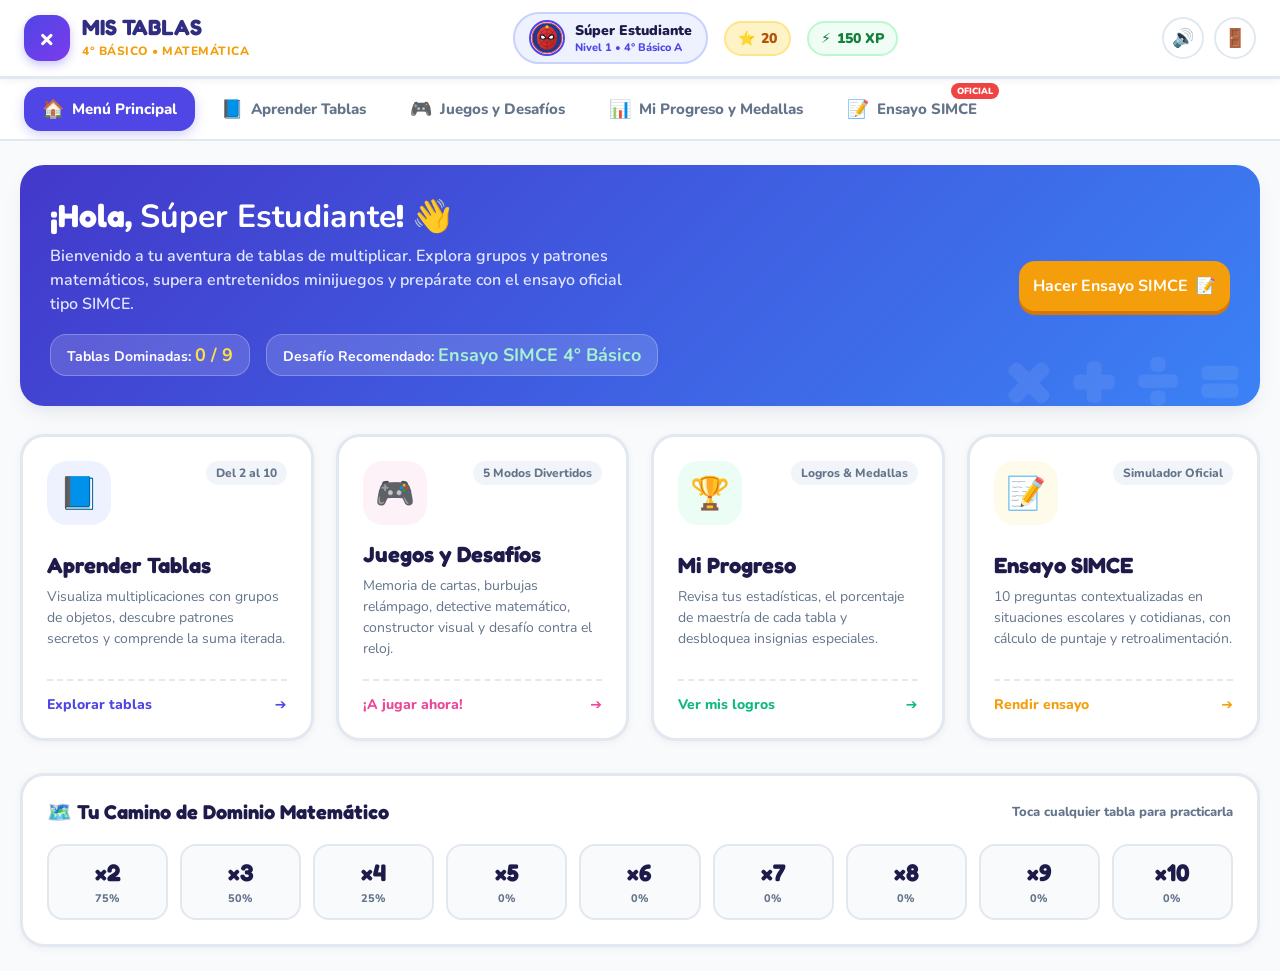
==== Sistema/index.html @ a218ce14 "Add files via upload" ====
<!DOCTYPE html>
<html lang="es">
<head>
  <meta charset="UTF-8">
  <meta name="viewport" content="width=device-width, initial-scale=1.0">
  <title>Sistema Mis Tablas 🌟 4° Básico</title>
  <!-- Google Fonts: Fredoka & Nunito -->
  <link rel="preconnect" href="https://fonts.googleapis.com">
  <link rel="preconnect" href="https://fonts.gstatic.com" crossorigin>
  <link href="https://fonts.googleapis.com/css2?family=Fredoka:wght@400;600;700&family=Nunito:wght@400;700;800;900&display=swap" rel="stylesheet">
  <!-- Hoja de Estilos del Sistema -->
  <link rel="stylesheet" href="CSS/style.css">
</head>
<body>

  <!-- Canvas para Confeti de Celebración -->
  <canvas id="confettiCanvas"></canvas>

  <!-- ========================================================================
       BARRA SUPERIOR (HEADER DEL SISTEMA)
       ======================================================================== -->
  <header class="top-header">
    <div class="header-container">
      <!-- Logo y Título -->
      <div class="brand-section" id="brandSection" title="Ir al menú principal">
        <div class="brand-logo-icon">×</div>
        <div class="brand-text">
          <h1>MIS TABLAS</h1>
          <span>4° BÁSICO • MATEMÁTICA</span>
        </div>
      </div>

      <!-- Estado del Estudiante -->
      <div class="student-status-bar">
        <div class="student-card-mini">
          <div class="student-avatar-frame">
            <img id="hudAvatarImg" src="IMAGEN/avatar_spiderman.svg" alt="Avatar">
          </div>
          <div class="student-meta">
            <span class="student-name" id="hudNombre">Estudiante</span>
            <span class="student-level-tag" id="hudNivel">Nivel 1 • 4° Básico</span>
          </div>
        </div>

        <div class="stat-pill stars" title="Estrellas acumuladas">
          <span>⭐</span>
          <span id="hudEstrellas">0</span>
        </div>

        <div class="stat-pill xp" title="Puntos de experiencia">
          <span>⚡</span>
          <span id="hudXP">0 XP</span>
        </div>
      </div>

      <!-- Acciones Rápidas -->
      <div class="header-actions">
        <button class="btn-icon-round" id="btnToggleSound" title="Activar / Desactivar Sonido">
          <span id="soundIcon">🔊</span>
        </button>
        <button class="btn-icon-round" id="btnExitUser" title="Cambiar de Estudiante o Avatar">
          <span>🚪</span>
        </button>
      </div>
    </div>
  </header>

  <!-- ========================================================================
       NAVEGACIÓN POR PESTAÑAS (NAVBAR)
       ======================================================================== -->
  <nav class="main-nav-wrapper">
    <div class="nav-container">
      <button class="nav-tab-btn active" data-view="menu">
        <span class="tab-icon">🏠</span>
        <span>Menú Principal</span>
      </button>
      <button class="nav-tab-btn" data-view="aprender">
        <span class="tab-icon">📘</span>
        <span>Aprender Tablas</span>
      </button>
      <button class="nav-tab-btn" data-view="juegos">
        <span class="tab-icon">🎮</span>
        <span>Juegos y Desafíos</span>
      </button>
      <button class="nav-tab-btn" data-view="progreso">
        <span class="tab-icon">📊</span>
        <span>Mi Progreso y Medallas</span>
      </button>
      <button class="nav-tab-btn badge-simce" data-view="simce">
        <span class="tab-icon">📝</span>
        <span>Ensayo SIMCE</span>
      </button>
    </div>
  </nav>

  <!-- ========================================================================
       CONTENIDO PRINCIPAL DINÁMICO (VISTAS)
       ======================================================================== -->
  <main class="main-content">

    <!-- ----------------------------------------------------------------------
         VISTA 1: MENÚ PRINCIPAL
         ---------------------------------------------------------------------- -->
    <section class="app-view active" id="view-menu">
      <!-- Hero Banner -->
      <div class="welcome-hero-banner">
        <div class="welcome-info">
          <h2>¡Hola, <span id="heroNombreEstudiante">Amigo</span>! 👋</h2>
          <p>Bienvenido a tu aventura de tablas de multiplicar. Explora grupos y patrones matemáticos, supera entretenidos minijuegos y prepárate con el ensayo oficial tipo SIMCE.</p>
          <div class="hero-stats-row">
            <div class="hero-stat-box">
              Tablas Dominadas: <strong id="heroTablasDominadasCount">0 / 9</strong>
            </div>
            <div class="hero-stat-box">
              Desafío Recomendado: <strong style="color:#A7F3D0;">Ensayo SIMCE 4° Básico</strong>
            </div>
          </div>
        </div>
        <div>
          <button class="btn-launch-quiz" id="btnHeroSimce" style="background:#F59E0B; box-shadow:0 4px 0 #D97706; font-size:16px;">
            <span>Hacer Ensayo SIMCE</span>
            <span>📝</span>
          </button>
        </div>
      </div>

      <!-- Tarjetas Principales del Menú -->
      <div class="menu-grid">
        <!-- Tarjeta 1: Aprender Tablas -->
        <div class="menu-card" data-target="aprender" style="--card-accent:#4F46E5; --card-accent-bg:#EEF2FF;">
          <div class="menu-card-top">
            <div class="menu-icon-circle">📘</div>
            <span class="menu-badge">Del 2 al 10</span>
          </div>
          <div>
            <h3 class="menu-card-title">Aprender Tablas</h3>
            <p class="menu-card-desc">Visualiza multiplicaciones con grupos de objetos, descubre patrones secretos y comprende la suma iterada.</p>
          </div>
          <div class="menu-card-action">
            <span>Explorar tablas</span>
            <span>➔</span>
          </div>
        </div>

        <!-- Tarjeta 2: Juegos y Desafíos -->
        <div class="menu-card" data-target="juegos" style="--card-accent:#EC4899; --card-accent-bg:#FDF2F8;">
          <div class="menu-card-top">
            <div class="menu-icon-circle">🎮</div>
            <span class="menu-badge">5 Modos Divertidos</span>
          </div>
          <div>
            <h3 class="menu-card-title">Juegos y Desafíos</h3>
            <p class="menu-card-desc">Memoria de cartas, burbujas relámpago, detective matemático, constructor visual y desafío contra el reloj.</p>
          </div>
          <div class="menu-card-action">
            <span>¡A jugar ahora!</span>
            <span>➔</span>
          </div>
        </div>

        <!-- Tarjeta 3: Progreso y Medallas -->
        <div class="menu-card" data-target="progreso" style="--card-accent:#10B981; --card-accent-bg:#ECFDF5;">
          <div class="menu-card-top">
            <div class="menu-icon-circle">🏆</div>
            <span class="menu-badge">Logros & Medallas</span>
          </div>
          <div>
            <h3 class="menu-card-title">Mi Progreso</h3>
            <p class="menu-card-desc">Revisa tus estadísticas, el porcentaje de maestría de cada tabla y desbloquea insignias especiales.</p>
          </div>
          <div class="menu-card-action">
            <span>Ver mis logros</span>
            <span>➔</span>
          </div>
        </div>

        <!-- Tarjeta 4: Ensayo SIMCE -->
        <div class="menu-card" data-target="simce" style="--card-accent:#F59E0B; --card-accent-bg:#FFFBEB;">
          <div class="menu-card-top">
            <div class="menu-icon-circle">📝</div>
            <span class="menu-badge">Simulador Oficial</span>
          </div>
          <div>
            <h3 class="menu-card-title">Ensayo SIMCE</h3>
            <p class="menu-card-desc">10 preguntas contextualizadas en situaciones escolares y cotidianas, con cálculo de puntaje y retroalimentación.</p>
          </div>
          <div class="menu-card-action">
            <span>Rendir ensayo</span>
            <span>➔</span>
          </div>
        </div>
      </div>

      <!-- Camino de Avance de las Tablas (2 al 10) -->
      <div class="path-progress-section">
        <div class="path-section-header">
          <h3 style="font-size: 20px;">🗺️ Tu Camino de Dominio Matemático</h3>
          <span style="font-size: 13px; font-weight:800; color:var(--text-muted);">Toca cualquier tabla para practicarla</span>
        </div>
        <div class="path-pills-row" id="homePathPillsRow">
          <!-- Generado dinámicamente con JS -->
        </div>
      </div>
    </section>

    <!-- ----------------------------------------------------------------------
         VISTA 2: APRENDER TABLAS (CONCRETO - PICTÓRICO - SIMBÓLICO)
         ---------------------------------------------------------------------- -->
    <section class="app-view" id="view-aprender">
      <!-- Selector Horizontal de Tablas -->
      <div class="table-learning-header">
        <h2 style="font-size: 28px; margin-bottom: 6px;">📘 Taller Interactivo de Multiplicación</h2>
        <p style="color:var(--text-muted); font-weight:700;">Selecciona una tabla para explorar sus grupos, patrones y secretos.</p>
      </div>

      <div class="table-selector-strip" id="tableSelectorStrip">
        <!-- Generado dinámicamente con JS (Tabla del 2 al 10) -->
      </div>

      <!-- Panel Dividido: Visualización Concreta vs Patrones y Práctica -->
      <div class="table-view-grid">
        <!-- Columna Izquierda: Visualizador Pictórico de Grupos -->
        <div class="card-visual-learning">
          <div class="visual-controls-bar">
            <div class="math-expression-big" id="mathExpressionDisplay">2 × 3 = 6</div>
            <div class="stepper-btn-group">
              <button class="btn-stepper" id="btnStepDown" title="Disminuir multiplicador">−</button>
              <button class="btn-stepper" id="btnStepUp" title="Aumentar multiplicador">+</button>
              <button class="btn-stepper" id="btnToggleCommutative" title="Cambiar orden (Propiedad Conmutativa)" style="width: auto; padding: 0 12px; font-size: 13px; border-radius: var(--radius-full);">
                🔄 Invertir
              </button>
            </div>
          </div>

          <!-- Escenario Pictórico de Canastas / Objetos -->
          <div class="groups-stage-box" id="groupsStageBox">
            <!-- Canastas con objetos SVG / Emojis se insertan dinámicamente -->
          </div>

          <!-- Representación Simbólica (Suma Iterada) -->
          <div class="iterated-sum-box" id="iteratedSumDisplay">
            <strong>Suma iterada:</strong> 2 + 2 + 2 = 6
          </div>
        </div>

        <!-- Columna Derecha: Patrones, Trucos y Desafío Rápido -->
        <div class="card-table-practice">
          <div class="tip-banner-card">
            <div class="tip-banner-header">
              <span>✨</span>
              <span id="tablaTituloActivo">Tabla del 2</span>
            </div>
            <p class="tip-banner-text" id="tablaPatronActivo">
              Todos los resultados son números pares. ¡Multiplicar por 2 es calcular el doble!
            </p>
            <div style="margin-top: 10px; font-size: 13px; font-weight: 800; color: #1E40AF;" id="tablaTrucoActivo">
              💡 Truco Mágico: Suma el número consigo mismo.
            </div>
          </div>

          <!-- Lista Rápida 1 a 10 de la Tabla -->
          <h4 style="font-size: 16px; margin-bottom: 8px;">Valores de la Tabla (toca para ver su grupo):</h4>
          <div class="table-quick-grid" id="tableQuickGrid">
            <!-- Operaciones del 1 al 10 generadas por JS -->
          </div>

          <!-- Botones de Acción -->
          <div style="display: flex; gap: 10px; margin-top: auto;">
            <button type="button" class="btn-stepper" id="btnPistaHeroica" style="width:auto; padding:0 14px; border-radius:var(--radius-md); font-size:14px;" title="Pedir pista heroica">
              🛡️ Pista Heroica
            </button>
            <button type="button" class="btn-launch-quiz" id="btnLaunchTableQuiz">
              <span>🎯 Desafío Rápido</span>
            </button>
          </div>
        </div>
      </div>
    </section>

    <!-- ----------------------------------------------------------------------
         VISTA 3: JUEGOS Y DESAFÍOS (MINIJUEGOS DINÁMICOS)
         ---------------------------------------------------------------------- -->
    <section class="app-view" id="view-juegos">
      <div class="games-hub-header">
        <h2>🎮 Sala de Juegos y Desafíos Matemáticos</h2>
        <p>Aprende jugando: no memorices de forma monótona, ¡diviértete superando cada nivel!</p>
      </div>

      <!-- Selección de Juegos -->
      <div class="games-selection-grid" id="gamesSelectionList">
        <!-- Juego 1: Memoria -->
        <div class="game-select-card" data-game="memoria">
          <div class="game-icon-large" style="background:#EEF2FF; color:#4F46E5;">🎴</div>
          <h3>Memoria Matemática</h3>
          <p>Encuentra las parejas volteando cartas que unan la multiplicación con su resultado correcto.</p>
          <button class="btn-play-mini">Jugar Memoria</button>
        </div>

        <!-- Juego 2: Burbujas -->
        <div class="game-select-card" data-game="burbujas">
          <div class="game-icon-large" style="background:#ECFEFF; color:#06B6D4;">🎈</div>
          <h3>Atrapa el Resultado</h3>
          <p>Explota la burbuja flotante que contenga el resultado exacto antes de que se acabe el tiempo.</p>
          <button class="btn-play-mini" style="background:#06B6D4;">Jugar Burbujas</button>
        </div>

        <!-- Juego 3: Constructor -->
        <div class="game-select-card" data-game="constructor">
          <div class="game-icon-large" style="background:#FFFBEB; color:#F59E0B;">🧱</div>
          <h3>Construye la Multiplicación</h3>
          <p>Ajusta filas y columnas para armar la cantidad pedida por los clientes del almacén.</p>
          <button class="btn-play-mini" style="background:#F59E0B;">Construir</button>
        </div>

        <!-- Juego 4: Detective -->
        <div class="game-select-card" data-game="detective">
          <div class="game-icon-large" style="background:#FDF2F8; color:#EC4899;">🕵️</div>
          <h3>Detective Matemático</h3>
          <p>Sigue las pistas de los héroes y agentes secretos para descubrir cuál de los números es el culpable.</p>
          <button class="btn-play-mini" style="background:#EC4899;">Ser Detective</button>
        </div>

        <!-- Juego 5: Reloj -->
        <div class="game-select-card" data-game="reloj">
          <div class="game-icon-large" style="background:#F0FDF4; color:#10B981;">⚡</div>
          <h3>Desafío 60 Segundos</h3>
          <p>Responde la mayor cantidad de tablas en un minuto y acumula rachas de fuego combo x3.</p>
          <button class="btn-play-mini" style="background:#10B981;">Iniciar Reloj</button>
        </div>
      </div>

      <!-- Zona Activa de Juego (Arena) -->
      <div class="game-active-arena" id="gameActiveArena">
        <div class="game-arena-toolbar">
          <button class="btn-back-games" id="btnBackToGamesList">
            <span>⬅</span>
            <span>Volver a la Lista de Juegos</span>
          </button>
          <div class="game-hud-stats" id="activeGameHud">
            <!-- HUD dinámico del juego -->
          </div>
        </div>

        <!-- Subpantalla 1: Memoria -->
        <div class="game-specific-container" id="arenaMemoria">
          <div style="text-align:center; margin-bottom:16px;">
            <span style="font-weight:800; color:var(--text-muted);">Movimientos realizados: <strong id="memoryMovesCount" style="color:var(--primary);">0</strong></span>
          </div>
          <div class="memory-board" id="memoryBoard"></div>
        </div>

        <!-- Subpantalla 2: Burbujas -->
        <div class="game-specific-container" id="arenaBurbujas">
          <div style="display:flex; justify-content:space-between; margin-bottom:16px; font-weight:800;">
            <span>Puntaje: <strong id="bubbleScore" style="color:#0284C7; font-size:20px;">0</strong></span>
            <span>Tiempo: <strong id="bubbleTimer" style="color:#EF4444; font-size:20px;">30s</strong></span>
          </div>
          <div class="bubble-game-stage">
            <div class="target-multiplication-bubble" id="bubbleTargetText">6 × 7 = ?</div>
            <div class="bubbles-container" id="bubblesContainer"></div>
          </div>
        </div>

        <!-- Subpantalla 3: Constructor -->
        <div class="game-specific-container" id="arenaConstructor">
          <div class="builder-mission-card">
            <h3 style="font-size:20px; color:#B45309; margin-bottom:6px;">📦 Misión de Organización</h3>
            <p id="builderMissionText" style="font-weight:700; color:#78350F; font-size:16px;">Organiza 24 objetos en filas y columnas iguales.</p>
            <div style="font-size:24px; font-weight:900; color:#B45309; margin-top:8px;">Meta: <span id="builderTargetVal">24</span> objetos</div>
          </div>

          <div class="builder-controls">
            <div class="builder-stepper">
              <div class="builder-stepper-title">Filas (Horizontal)</div>
              <div style="display:flex; align-items:center; gap:10px;">
                <button class="btn-stepper" id="btnRowsDown">−</button>
                <span id="builderRowsVal" style="font-family:'Fredoka'; font-size:24px; font-weight:700; min-width:30px;">3</span>
                <button class="btn-stepper" id="btnRowsUp">+</button>
              </div>
            </div>

            <div class="builder-stepper">
              <div class="builder-stepper-title">Columnas (Vertical)</div>
              <div style="display:flex; align-items:center; gap:10px;">
                <button class="btn-stepper" id="btnColsDown">−</button>
                <span id="builderColsVal" style="font-family:'Fredoka'; font-size:24px; font-weight:700; min-width:30px;">4</span>
                <button class="btn-stepper" id="btnColsUp">+</button>
              </div>
            </div>
          </div>

          <div style="text-align:center; font-family:'Fredoka'; font-size:24px; font-weight:700; color:var(--primary); margin-bottom:14px;" id="builderCurrentCalc">
            3 × 4 = 12
          </div>

          <div class="builder-grid-display" id="builderGridDisplay"></div>

          <button class="btn-launch-quiz" id="btnVerificarConstructor" style="max-width:320px; margin:20px auto 0;">
            <span>Verificar Construcción</span>
            <span>✓</span>
          </button>
        </div>

        <!-- Subpantalla 4: Detective -->
        <div class="game-specific-container" id="arenaDetective">
          <div class="detective-wrapper">
            <div class="detective-badge-header">
              <span style="font-size:38px;">🕵️</span>
              <div>
                <h3 style="font-size:20px; color:#92400E;">Caso de Investigación: El Número Oculto</h3>
                <p style="font-size:13px; font-weight:700; color:#78350F;">Lee cuidadosamente cada una de las pistas y descubre al número sospechoso.</p>
              </div>
            </div>

            <div class="clues-list" id="detectiveCluesList"></div>

            <h4 style="font-size:18px; margin-bottom:12px; text-align:center;">¿Quién es el número culpable?</h4>
            <div class="detective-options-grid" id="detectiveSuspectsGrid"></div>
          </div>
        </div>

        <!-- Subpantalla 5: Reloj -->
        <div class="game-specific-container" id="arenaReloj">
          <div style="display:flex; justify-content:space-between; margin-bottom:20px; font-weight:800; font-size:18px;">
            <span>Aciertos: <strong id="speedScore" style="color:var(--primary); font-size:26px;">0</strong></span>
            <span>Racha Combo: <strong id="speedStreak" style="color:#EA580C; font-size:26px;">x1</strong></span>
            <span>Tiempo: <strong id="speedTimer" style="color:#EF4444; font-size:26px;">60s</strong></span>
          </div>

          <div style="text-align:center; margin:30px 0;">
            <div style="font-family:'Fredoka'; font-size:52px; font-weight:700; color:var(--text-dark);" id="speedOperationText">
              7 × 8 = ?
            </div>
          </div>

          <div class="detective-options-grid" id="speedOptionsGrid"></div>
        </div>
      </div>
    </section>

    <!-- ----------------------------------------------------------------------
         VISTA 4: MI PROGRESO Y LOGROS
         ---------------------------------------------------------------------- -->
    <section class="app-view" id="view-progreso">
      <div style="margin-bottom:24px;">
        <h2 style="font-size:28px; margin-bottom:6px;">📊 Tu Progreso Matemático</h2>
        <p style="color:var(--text-muted); font-weight:700;">Observa tus avances, tu nivel de jugador y las medallas que has ganado con tu esfuerzo.</p>
      </div>

      <!-- Tarjetas Métricas -->
      <div class="progress-summary-grid">
        <div class="progress-metric-card">
          <div class="metric-icon-box" style="background:#F0FDF4; color:#16A34A;">⚡</div>
          <div>
            <div class="metric-value" id="progresoTotalXP">120 XP</div>
            <div class="metric-label">Experiencia Total</div>
          </div>
        </div>

        <div class="progress-metric-card">
          <div class="metric-icon-box" style="background:#FFFBEB; color:#D97706;">⭐</div>
          <div>
            <div class="metric-value" id="progresoTotalEstrellas">15</div>
            <div class="metric-label">Estrellas Acumuladas</div>
          </div>
        </div>

        <div class="progress-metric-card">
          <div class="metric-icon-box" style="background:#EEF2FF; color:#4F46E5;">🎓</div>
          <div>
            <div class="metric-value" id="progresoNivelJugador">Nivel 1</div>
            <div class="metric-label">Rango del Estudiante</div>
          </div>
        </div>

        <div class="progress-metric-card">
          <div class="metric-icon-box" style="background:#FDF2F8; color:#DB2777;">📘</div>
          <div>
            <div class="metric-value" id="progresoTablasListas">0 / 9</div>
            <div class="metric-label">Tablas Dominadas</div>
          </div>
        </div>
      </div>

      <!-- Vitrina de Logros e Insignias -->
      <div class="achievements-section">
        <h3 style="font-size:22px;">🏆 Vitrina de Medallas y Logros</h3>
        <p style="font-size:14px; font-weight:700; color:var(--text-muted);">Completa actividades y desafíos para iluminar todas tus insignias doradas.</p>
        
        <div class="achievements-grid" id="achievementsGrid">
          <!-- Generado dinámicamente con JS -->
        </div>
      </div>
    </section>

    <!-- ----------------------------------------------------------------------
         VISTA 5: ENSAYO MATEMÁTICO TIPO SIMCE 4° BÁSICO
         ---------------------------------------------------------------------- -->
    <section class="app-view" id="view-simce">
      <!-- Banner Oficial SIMCE -->
      <div class="simce-header-banner">
        <div class="simce-header-info">
          <h2><span>🇨🇱</span> Ensayo Matemático Tipo SIMCE • 4° Básico</h2>
          <p>Situaciones contextualizadas de la vida cotidiana para evaluar la multiplicación y resolución de problemas.</p>
        </div>
        <div class="simce-counter-pill" id="simceCounterPill">
          0 de 10 respondidas
        </div>
      </div>

      <!-- Contenedor del Test (Sidebar + Pregunta) -->
      <div class="simce-layout-grid" id="simceTestContainer">
        <!-- Sidebar Izquierdo: Lista de Preguntas 1 a 10 -->
        <aside class="simce-sidebar">
          <div class="simce-sidebar-title">
            <strong>Preguntas</strong>
            <span style="font-size:12px; color:var(--text-muted);">10 en total</span>
          </div>

          <div class="simce-sidebar-grid" id="simceSidebarGrid">
            <!-- Botones P1 a P10 generados por JS -->
          </div>

          <div class="simce-legend">
            <div class="legend-item">
              <div class="legend-dot" style="background:#ECFDF5; border:1px solid #10B981;"></div>
              <span>Respondida</span>
            </div>
            <div class="legend-item">
              <div class="legend-dot" style="background:#F8FAFC; border:1px solid #CBD5E1;"></div>
              <span>Pendiente</span>
            </div>
            <div class="legend-item">
              <div class="legend-dot" style="background:#EFF6FF; border:1px solid #3B82F6;"></div>
              <span>Pregunta Actual</span>
            </div>
          </div>

          <button class="btn-submit-simce" id="btnFinalizarSimce">
            <span>Entregar Ensayo 🏁</span>
          </button>
        </aside>

        <!-- Área de la Pregunta Activa -->
        <div class="simce-question-card">
          <div class="question-header-row">
            <span class="question-context-badge" id="simceContextBadge">Contexto</span>
            <span class="question-number-badge" id="simceQuestionBadge">Pregunta 1 de 10</span>
          </div>

          <div class="question-text" id="simceQuestionText">
            Enunciado de la pregunta...
          </div>

          <!-- Diagrama Visual Contextual en SVG -->
          <div class="simce-diagram-box" id="simceDiagramBox"></div>

          <!-- Alternativas A, B, C, D -->
          <div class="options-list" id="simceOptionsList"></div>

          <!-- Controles de Navegación -->
          <div class="simce-bottom-nav">
            <button class="btn-nav-step" id="btnSimcePrev">
              <span>⬅</span>
              <span>Anterior</span>
            </button>
            <span style="font-size:13px; font-weight:800; color:var(--text-muted);">Selecciona una alternativa para guardar</span>
            <button class="btn-nav-step" id="btnSimceNext">
              <span>Siguiente</span>
              <span>➡</span>
            </button>
          </div>
        </div>
      </div>

      <!-- Pantalla de Resultados y Retroalimentación SIMCE -->
      <div class="simce-results-card" id="simceResultsCard">
        <div class="results-header-box">
          <div class="trophy-result-icon">
            <img src="IMAGEN/trofeo.svg" alt="Trofeo">
          </div>
          <h2 style="font-size:32px; margin-bottom:8px;">Resultado del Ensayo SIMCE</h2>
          <div class="simce-score-display" id="simceScoreValue">290 pts</div>
          <div class="simce-level-badge adecuado" id="simceLevelBadge">Nivel Adecuado 🌟</div>
          <p style="max-width:600px; margin:0 auto; font-size:16px; font-weight:700; color:var(--text-body);" id="simceFeedbackText">
            ¡Felicitaciones! Demuestras un excelente dominio de las multiplicaciones en situaciones cotidianas.
          </p>
        </div>

        <div class="results-stats-row">
          <div class="result-stat-chip">
            <strong id="simceCorrectasCount" style="color:#059669;">8 / 10</strong>
            <span>Preguntas Correctas</span>
          </div>
          <div class="result-stat-chip">
            <strong id="simcePorcentajeVal" style="color:var(--primary);">80%</strong>
            <span>Porcentaje de Logro</span>
          </div>
        </div>

        <!-- Desglose Pregunta por Pregunta con Retroalimentación Pedagógica -->
        <h3 style="font-size:22px; margin-bottom:16px;">🔍 Retroalimentación Detallada Pregunta por Pregunta</h3>
        <div class="review-questions-list" id="simceReviewList">
          <!-- Detalle de cada pregunta generado por JS -->
        </div>

        <div style="display:flex; justify-content:center; gap:16px; margin-top:24px;">
          <button class="btn-nav-step" id="btnReintentarSimce" style="background:#F1F5F9;">
            <span>🔄 Reintentar Ensayo</span>
          </button>
          <button class="btn-launch-quiz" id="btnVolverMenuDesdeSimce" style="max-width:240px; margin:0;">
            <span>🏠 Volver al Menú</span>
          </button>
        </div>
      </div>
    </section>

  </main>

  <!-- ========================================================================
       MODAL DE CELEBRACIONES Y RETROALIMENTACIÓN
       ======================================================================== -->
  <div class="modal-overlay" id="modalCelebracion">
    <div class="modal-card">
      <div class="modal-icon-big">🌟</div>
      <h3 id="modalCelebracionTitulo">¡Felicitaciones!</h3>
      <div id="modalCelebracionBody" style="font-weight:700; font-size:15px; color:var(--text-body); margin-bottom:24px; line-height:1.5;">
        Has completado el desafío con éxito.
      </div>
      <button class="btn-modal-close" id="btnCerrarModalCelebracion">¡Continuar!</button>
    </div>
  </div>

  <!-- Scripts en Orden Correcto -->
  <script src="JS/sound.js"></script>
  <script src="JS/data.js"></script>
  <script src="JS/app.js"></script>
</body>
</html>
---- Sistema/CSS/style.css ----
/**
 * ESTILOS GLOBALES - MIS TABLAS (4° BÁSICO)
 * Diseño visual dinámico, responsivo, lúdico y pedagógico.
 */

:root {
  /* Paleta cromática principal */
  --primary: #4F46E5;
  --primary-hover: #4338CA;
  --primary-light: #EEF2FF;
  --secondary: #F59E0B;
  --secondary-hover: #D97706;
  --secondary-light: #FEF3C7;
  --success: #10B981;
  --success-dark: #059669;
  --success-light: #ECFDF5;
  --danger: #EF4444;
  --danger-light: #FEF2F2;
  --purple: #8B5CF6;
  --purple-light: #F5F3FF;
  --cyan: #06B6D4;
  --pink: #EC4899;

  /* Fondo y textos */
  --bg-main: #F8FAFC;
  --bg-surface: #FFFFFF;
  --text-dark: #1E1B4B;
  --text-body: #334155;
  --text-muted: #64748B;
  --border-color: #E2E8F0;

  /* Sombras lúdicas y bordes */
  --radius-sm: 10px;
  --radius-md: 16px;
  --radius-lg: 24px;
  --radius-full: 9999px;
  --shadow-sm: 0 2px 8px rgba(0, 0, 0, 0.05);
  --shadow-card: 0 10px 25px -5px rgba(30, 27, 75, 0.08), 0 8px 10px -6px rgba(30, 27, 75, 0.04);
  --shadow-press: 0 5px 0 rgba(0, 0, 0, 0.15);
}

/* Reset y Base */
* {
  box-sizing: border-box;
  margin: 0;
  padding: 0;
  font-family: 'Nunito', system-ui, -apple-system, sans-serif;
  -webkit-tap-highlight-color: transparent;
}

body {
  background-color: var(--bg-main);
  color: var(--text-body);
  min-height: 100vh;
  display: flex;
  flex-direction: column;
  overflow-x: hidden;
}

h1, h2, h3, h4, h5, .title-font {
  font-family: 'Fredoka', cursive, sans-serif;
  color: var(--text-dark);
}

/* ==========================================================================
   BARRA SUPERIOR (HEADER)
   ========================================================================== */
.top-header {
  background: var(--bg-surface);
  border-bottom: 3px solid var(--border-color);
  padding: 12px 24px;
  position: sticky;
  top: 0;
  z-index: 100;
  box-shadow: var(--shadow-sm);
}

.header-container {
  max-width: 1280px;
  margin: 0 auto;
  display: flex;
  align-items: center;
  justify-content: space-between;
  gap: 16px;
}

.brand-section {
  display: flex;
  align-items: center;
  gap: 12px;
  cursor: pointer;
}

.brand-logo-icon {
  width: 46px;
  height: 46px;
  background: linear-gradient(135deg, #4F46E5, #7C3AED);
  border-radius: var(--radius-md);
  display: flex;
  align-items: center;
  justify-content: center;
  color: #FFFFFF;
  font-size: 26px;
  font-weight: 900;
  box-shadow: 0 4px 10px rgba(79, 70, 229, 0.3);
}

.brand-text h1 {
  font-size: 22px;
  line-height: 1.1;
  color: #312E81;
}

.brand-text span {
  font-size: 12px;
  font-weight: 800;
  color: var(--secondary);
  letter-spacing: 0.5px;
}

/* Indicadores del Estudiante */
.student-status-bar {
  display: flex;
  align-items: center;
  gap: 16px;
}

.student-card-mini {
  display: flex;
  align-items: center;
  gap: 10px;
  background: var(--primary-light);
  border: 2px solid #C7D2FE;
  padding: 6px 14px;
  border-radius: var(--radius-full);
}

.student-avatar-frame {
  width: 36px;
  height: 36px;
  border-radius: 50%;
  background: #FFFFFF;
  overflow: hidden;
  border: 2px solid var(--primary);
  display: flex;
  align-items: center;
  justify-content: center;
}

.student-avatar-frame img {
  width: 100%;
  height: 100%;
  object-fit: cover;
}

.student-meta {
  display: flex;
  flex-direction: column;
}

.student-name {
  font-weight: 900;
  font-size: 14px;
  color: var(--text-dark);
}

.student-level-tag {
  font-size: 11px;
  font-weight: 800;
  color: var(--primary);
}

/* Stat Pills (Estrellas y XP) */
.stat-pill {
  display: flex;
  align-items: center;
  gap: 6px;
  padding: 6px 12px;
  border-radius: var(--radius-full);
  font-weight: 900;
  font-size: 14px;
}

.stat-pill.stars {
  background: var(--secondary-light);
  color: #B45309;
  border: 2px solid #FDE68A;
}

.stat-pill.xp {
  background: #F0FDF4;
  color: #15803D;
  border: 2px solid #BBF7D0;
}

/* Acciones en Header */
.header-actions {
  display: flex;
  align-items: center;
  gap: 10px;
}

.btn-icon-round {
  width: 42px;
  height: 42px;
  border-radius: 50%;
  border: 2px solid var(--border-color);
  background: var(--bg-surface);
  cursor: pointer;
  display: flex;
  align-items: center;
  justify-content: center;
  font-size: 18px;
  transition: all 0.2s ease;
}

.btn-icon-round:hover {
  background: #F1F5F9;
  transform: translateY(-2px);
  border-color: #CBD5E1;
}

.btn-icon-round:active {
  transform: translateY(1px);
}

/* ==========================================================================
   NAVEGACIÓN POR PESTAÑAS (NAVBAR)
   ========================================================================== */
.main-nav-wrapper {
  background: #FFFFFF;
  border-bottom: 2px solid var(--border-color);
}

.nav-container {
  max-width: 1280px;
  margin: 0 auto;
  display: flex;
  gap: 8px;
  padding: 8px 24px;
  overflow-x: auto;
  scrollbar-width: none;
}

.nav-container::-webkit-scrollbar {
  display: none;
}

.nav-tab-btn {
  display: flex;
  align-items: center;
  gap: 8px;
  padding: 10px 18px;
  border-radius: var(--radius-md);
  border: none;
  background: transparent;
  color: var(--text-muted);
  font-weight: 800;
  font-size: 15px;
  cursor: pointer;
  white-space: nowrap;
  transition: all 0.2s ease;
}

.nav-tab-btn .tab-icon {
  font-size: 18px;
}

.nav-tab-btn:hover {
  background: var(--primary-light);
  color: var(--primary);
}

.nav-tab-btn.active {
  background: var(--primary);
  color: #FFFFFF;
  box-shadow: 0 4px 12px rgba(79, 70, 229, 0.25);
}

.nav-tab-btn.badge-simce {
  position: relative;
}

.nav-tab-btn.badge-simce::after {
  content: 'OFICIAL';
  position: absolute;
  top: -4px;
  right: -4px;
  background: #EF4444;
  color: #FFFFFF;
  font-size: 9px;
  font-weight: 900;
  padding: 2px 6px;
  border-radius: var(--radius-full);
}

/* ==========================================================================
   CONTENEDOR PRINCIPAL DE VISTAS (APP CONTAINER)
   ========================================================================== */
.main-content {
  flex: 1;
  max-width: 1280px;
  width: 100%;
  margin: 0 auto;
  padding: 24px 20px;
}

.app-view {
  display: none;
  animation: fadeInView 0.3s cubic-bezier(0.16, 1, 0.3, 1);
}

.app-view.active {
  display: block;
}

@keyframes fadeInView {
  from { opacity: 0; transform: translateY(8px); }
  to { opacity: 1; transform: translateY(0); }
}

/* ==========================================================================
   VISTA 1: MENÚ PRINCIPAL (HUB DE AVENTURA)
   ========================================================================== */
.welcome-hero-banner {
  background: linear-gradient(135deg, #4338CA 0%, #3B82F6 100%);
  border-radius: var(--radius-lg);
  padding: 30px;
  color: #FFFFFF;
  display: flex;
  align-items: center;
  justify-content: space-between;
  margin-bottom: 28px;
  box-shadow: var(--shadow-card);
  position: relative;
  overflow: hidden;
}

.welcome-hero-banner::after {
  content: '×  +  ÷  =';
  position: absolute;
  right: 20px;
  bottom: -20px;
  font-size: 90px;
  font-weight: 900;
  color: rgba(255, 255, 255, 0.08);
  font-family: 'Fredoka', cursive;
  user-select: none;
}

.welcome-info h2 {
  color: #FFFFFF;
  font-size: 32px;
  margin-bottom: 6px;
}

.welcome-info p {
  color: #E0E7FF;
  font-size: 16px;
  font-weight: 600;
  max-width: 580px;
  line-height: 1.5;
}

.hero-stats-row {
  display: flex;
  gap: 16px;
  margin-top: 18px;
}

.hero-stat-box {
  background: rgba(255, 255, 255, 0.15);
  backdrop-filter: blur(8px);
  padding: 8px 16px;
  border-radius: var(--radius-md);
  border: 1px solid rgba(255, 255, 255, 0.25);
  font-size: 14px;
  font-weight: 700;
}

.hero-stat-box strong {
  font-size: 18px;
  color: #FDE047;
}

/* Tarjetas Principales del Menú */
.menu-grid {
  display: grid;
  grid-template-columns: repeat(auto-fit, minmax(280px, 1fr));
  gap: 22px;
  margin-bottom: 32px;
}

.menu-card {
  background: var(--bg-surface);
  border-radius: var(--radius-lg);
  border: 3px solid var(--border-color);
  padding: 24px;
  cursor: pointer;
  position: relative;
  transition: all 0.25s cubic-bezier(0.175, 0.885, 0.32, 1.275);
  display: flex;
  flex-direction: column;
  justify-content: space-between;
  box-shadow: var(--shadow-sm);
  overflow: hidden;
}

.menu-card:hover {
  transform: translateY(-6px);
  box-shadow: var(--shadow-card);
  border-color: var(--card-accent, #4F46E5);
}

.menu-card:active {
  transform: translateY(-2px);
}

.menu-card-top {
  display: flex;
  align-items: flex-start;
  justify-content: space-between;
  margin-bottom: 16px;
}

.menu-icon-circle {
  width: 64px;
  height: 64px;
  border-radius: 20px;
  background: var(--card-accent-bg, #EEF2FF);
  color: var(--card-accent, #4F46E5);
  display: flex;
  align-items: center;
  justify-content: center;
  font-size: 32px;
}

.menu-badge {
  background: #F1F5F9;
  color: var(--text-muted);
  font-size: 12px;
  font-weight: 800;
  padding: 4px 10px;
  border-radius: var(--radius-full);
}

.menu-card-title {
  font-size: 22px;
  margin-bottom: 8px;
}

.menu-card-desc {
  font-size: 14px;
  color: var(--text-muted);
  line-height: 1.5;
  margin-bottom: 20px;
}

.menu-card-action {
  display: flex;
  align-items: center;
  justify-content: space-between;
  font-weight: 800;
  font-size: 14px;
  color: var(--card-accent, #4F46E5);
  border-top: 2px dashed var(--border-color);
  padding-top: 14px;
}

/* Barra de Progreso de las Tablas (Caminos de Avance) */
.path-progress-section {
  background: var(--bg-surface);
  border-radius: var(--radius-lg);
  border: 3px solid var(--border-color);
  padding: 24px;
  box-shadow: var(--shadow-sm);
}

.path-section-header {
  display: flex;
  align-items: center;
  justify-content: space-between;
  margin-bottom: 20px;
}

.path-pills-row {
  display: grid;
  grid-template-columns: repeat(auto-fit, minmax(95px, 1fr));
  gap: 12px;
}

.table-pill-item {
  background: #F8FAFC;
  border: 2px solid var(--border-color);
  border-radius: var(--radius-md);
  padding: 12px 8px;
  text-align: center;
  cursor: pointer;
  transition: all 0.2s ease;
}

.table-pill-item:hover {
  transform: translateY(-3px);
  border-color: var(--primary);
  background: #EEF2FF;
}

.table-pill-number {
  font-family: 'Fredoka', cursive;
  font-size: 24px;
  font-weight: 700;
  color: var(--text-dark);
}

.table-pill-status {
  font-size: 11px;
  font-weight: 800;
  color: var(--text-muted);
  margin-top: 4px;
}

.table-pill-item.mastered {
  border-color: #10B981;
  background: #ECFDF5;
}

.table-pill-item.mastered .table-pill-number {
  color: #059669;
}

.table-pill-item.mastered .table-pill-status {
  color: #059669;
}

/* ==========================================================================
   VISTA 2: APRENDER TABLAS (MÓDULO INTERACTIVO CONCRETO-PICTÓRICO)
   ========================================================================== */
.table-learning-header {
  margin-bottom: 24px;
}

.table-selector-strip {
  display: flex;
  gap: 8px;
  overflow-x: auto;
  padding: 8px 4px 16px 4px;
  scrollbar-width: thin;
}

.btn-select-table {
  padding: 10px 20px;
  border-radius: var(--radius-full);
  border: 3px solid var(--border-color);
  background: #FFFFFF;
  color: var(--text-dark);
  font-family: 'Fredoka', cursive;
  font-size: 17px;
  font-weight: 600;
  cursor: pointer;
  white-space: nowrap;
  transition: all 0.2s ease;
}

.btn-select-table:hover {
  border-color: var(--primary);
  background: var(--primary-light);
}

.btn-select-table.active {
  background: var(--primary);
  color: #FFFFFF;
  border-color: var(--primary);
  box-shadow: 0 4px 12px rgba(79, 70, 229, 0.3);
}

/* Panel Central de la Tabla */
.table-view-grid {
  display: grid;
  grid-template-columns: 1fr 1fr;
  gap: 24px;
}

/* Tarjeta de visualización concreta y pictórica */
.card-visual-learning {
  background: #FFFFFF;
  border-radius: var(--radius-lg);
  border: 3px solid var(--border-color);
  padding: 24px;
  box-shadow: var(--shadow-sm);
  display: flex;
  flex-direction: column;
}

.visual-controls-bar {
  display: flex;
  align-items: center;
  justify-content: space-between;
  background: #F8FAFC;
  padding: 12px 18px;
  border-radius: var(--radius-md);
  margin-bottom: 20px;
}

.math-expression-big {
  font-family: 'Fredoka', cursive;
  font-size: 32px;
  color: var(--primary);
  font-weight: 700;
}

.stepper-btn-group {
  display: flex;
  align-items: center;
  gap: 8px;
}

.btn-stepper {
  width: 38px;
  height: 38px;
  border-radius: 50%;
  border: 2px solid var(--border-color);
  background: #FFFFFF;
  font-size: 18px;
  font-weight: 900;
  cursor: pointer;
  display: flex;
  align-items: center;
  justify-content: center;
  transition: all 0.15s ease;
}

.btn-stepper:hover {
  background: var(--primary-light);
  color: var(--primary);
  border-color: var(--primary);
}

.btn-stepper:active {
  transform: scale(0.92);
}

/* Escenario pictórico de objetos agrupados */
.groups-stage-box {
  flex: 1;
  min-height: 220px;
  background: #F8FAFC;
  border: 2px dashed #CBD5E1;
  border-radius: var(--radius-md);
  padding: 16px;
  display: flex;
  flex-wrap: wrap;
  gap: 12px;
  align-items: center;
  justify-content: center;
  margin-bottom: 16px;
}

.visual-group-basket {
  background: #FFFFFF;
  border: 2px solid #94A3B8;
  border-radius: 14px;
  padding: 8px 10px;
  box-shadow: 0 2px 6px rgba(0,0,0,0.06);
  display: flex;
  flex-wrap: wrap;
  gap: 6px;
  max-width: 140px;
  align-items: center;
  justify-content: center;
  position: relative;
  animation: popBasket 0.25s ease;
}

@keyframes popBasket {
  0% { transform: scale(0.7); opacity: 0; }
  100% { transform: scale(1); opacity: 1; }
}

.basket-tag {
  position: absolute;
  top: -8px;
  left: 6px;
  background: #334155;
  color: #FFFFFF;
  font-size: 10px;
  font-weight: 800;
  padding: 1px 6px;
  border-radius: 6px;
}

.basket-item-emoji {
  font-size: 20px;
  user-select: none;
}

/* Representación simbólica (Suma iterada) */
.iterated-sum-box {
  background: var(--secondary-light);
  border: 2px solid #FDE68A;
  border-radius: var(--radius-md);
  padding: 12px 16px;
  text-align: center;
  font-size: 16px;
  font-weight: 800;
  color: #92400E;
}

/* Columna Derecha: Patrones, Trucos y Práctica guiada */
.card-table-practice {
  background: #FFFFFF;
  border-radius: var(--radius-lg);
  border: 3px solid var(--border-color);
  padding: 24px;
  box-shadow: var(--shadow-sm);
  display: flex;
  flex-direction: column;
}

.tip-banner-card {
  background: #EFF6FF;
  border: 2px solid #BFDBFE;
  border-radius: var(--radius-md);
  padding: 16px;
  margin-bottom: 20px;
}

.tip-banner-header {
  display: flex;
  align-items: center;
  gap: 8px;
  font-weight: 900;
  color: #1E40AF;
  font-size: 15px;
  margin-bottom: 6px;
}

.tip-banner-text {
  font-size: 14px;
  color: #1E3A8A;
  line-height: 1.5;
}

/* Lista interactiva de operaciones de la tabla */
.table-quick-grid {
  display: grid;
  grid-template-columns: repeat(2, 1fr);
  gap: 8px;
  margin-bottom: 20px;
  max-height: 280px;
  overflow-y: auto;
  padding-right: 4px;
}

.table-row-item {
  display: flex;
  align-items: center;
  justify-content: space-between;
  background: #F8FAFC;
  border: 2px solid var(--border-color);
  padding: 8px 12px;
  border-radius: var(--radius-sm);
  font-size: 15px;
  font-weight: 800;
  cursor: pointer;
  transition: all 0.15s ease;
}

.table-row-item:hover {
  background: #EEF2FF;
  border-color: #C7D2FE;
}

.table-row-item.highlighted {
  border-color: var(--primary);
  background: #EEF2FF;
  color: var(--primary);
}

.table-row-item .res {
  font-family: 'Fredoka', cursive;
  font-size: 17px;
  color: var(--primary);
}

/* Botón Desafío de Tabla */
.btn-launch-quiz {
  width: 100%;
  padding: 14px;
  background: var(--success);
  color: #FFFFFF;
  border: none;
  border-radius: var(--radius-md);
  font-family: 'Fredoka', cursive;
  font-size: 18px;
  font-weight: 700;
  cursor: pointer;
  box-shadow: 0 4px 0 var(--success-dark);
  transition: all 0.15s ease;
  display: flex;
  align-items: center;
  justify-content: center;
  gap: 8px;
  margin-top: auto;
}

.btn-launch-quiz:hover {
  transform: translateY(-2px);
  box-shadow: 0 6px 0 var(--success-dark);
  background: #059669;
}

.btn-launch-quiz:active {
  transform: translateY(2px);
  box-shadow: 0 2px 0 var(--success-dark);
}

/* ==========================================================================
   VISTA 3: JUEGOS Y DESAFÍOS (MINIJUEGOS DINÁMICOS)
   ========================================================================== */
.games-hub-header {
  text-align: center;
  margin-bottom: 24px;
}

.games-hub-header h2 {
  font-size: 32px;
}

.games-hub-header p {
  color: var(--text-muted);
  font-weight: 700;
}

.games-selection-grid {
  display: grid;
  grid-template-columns: repeat(auto-fit, minmax(240px, 1fr));
  gap: 20px;
  margin-bottom: 28px;
}

.game-select-card {
  background: #FFFFFF;
  border: 3px solid var(--border-color);
  border-radius: var(--radius-lg);
  padding: 20px;
  cursor: pointer;
  text-align: center;
  transition: all 0.25s ease;
  box-shadow: var(--shadow-sm);
}

.game-select-card:hover {
  transform: translateY(-6px);
  border-color: var(--primary);
  box-shadow: var(--shadow-card);
}

.game-icon-large {
  width: 70px;
  height: 70px;
  margin: 0 auto 14px;
  border-radius: 20px;
  display: flex;
  align-items: center;
  justify-content: center;
  font-size: 36px;
}

.game-select-card h3 {
  font-size: 20px;
  margin-bottom: 6px;
}

.game-select-card p {
  font-size: 13px;
  color: var(--text-muted);
  line-height: 1.4;
  margin-bottom: 14px;
}

.btn-play-mini {
  background: var(--primary);
  color: #FFFFFF;
  border: none;
  padding: 8px 18px;
  border-radius: var(--radius-full);
  font-weight: 800;
  font-size: 14px;
  cursor: pointer;
  box-shadow: 0 3px 0 var(--primary-hover);
}

/* ZONA ACTIVA DE JUEGO (GAME ARENA) */
.game-active-arena {
  display: none;
  background: #FFFFFF;
  border: 3px solid var(--border-color);
  border-radius: var(--radius-lg);
  padding: 24px;
  box-shadow: var(--shadow-card);
}

.game-arena-toolbar {
  display: flex;
  align-items: center;
  justify-content: space-between;
  border-bottom: 2px dashed var(--border-color);
  padding-bottom: 16px;
  margin-bottom: 20px;
}

.btn-back-games {
  display: flex;
  align-items: center;
  gap: 6px;
  padding: 8px 16px;
  background: #F1F5F9;
  border: 2px solid var(--border-color);
  border-radius: var(--radius-md);
  font-weight: 800;
  cursor: pointer;
  transition: all 0.2s ease;
}

.btn-back-games:hover {
  background: #E2E8F0;
}

.game-hud-stats {
  display: flex;
  align-items: center;
  gap: 16px;
}

/* MINIJUEGO 1: MEMORIA MATEMÁTICA */
.memory-board {
  display: grid;
  grid-template-columns: repeat(4, 1fr);
  gap: 14px;
  max-width: 680px;
  margin: 0 auto;
}

.memory-card {
  aspect-ratio: 1;
  perspective: 1000px;
  cursor: pointer;
  user-select: none;
}

.memory-card-inner {
  position: relative;
  width: 100%;
  height: 100%;
  text-align: center;
  transition: transform 0.4s;
  transform-style: preserve-3d;
  border-radius: var(--radius-md);
}

.memory-card.flipped .memory-card-inner {
  transform: rotateY(180deg);
}

.memory-card.matched .memory-card-inner {
  transform: rotateY(180deg);
}

.memory-card-front, .memory-card-back {
  position: absolute;
  width: 100%;
  height: 100%;
  -webkit-backface-visibility: hidden;
  backface-visibility: hidden;
  border-radius: var(--radius-md);
  display: flex;
  align-items: center;
  justify-content: center;
  padding: 8px;
  box-shadow: 0 4px 10px rgba(0,0,0,0.06);
}

.memory-card-front {
  background: linear-gradient(135deg, #4F46E5, #6366F1);
  color: #FFFFFF;
  border: 3px solid #C7D2FE;
  font-size: 32px;
}

.memory-card-back {
  background: #FFFFFF;
  border: 3px solid var(--primary);
  transform: rotateY(180deg);
  font-family: 'Fredoka', cursive;
  font-size: 22px;
  font-weight: 700;
  color: var(--text-dark);
}

.memory-card.matched .memory-card-back {
  background: #ECFDF5;
  border-color: #10B981;
  color: #059669;
}

/* MINIJUEGO 2: ATRAPA EL RESULTADO */
.bubble-game-stage {
  min-height: 380px;
  background: linear-gradient(180deg, #E0F2FE 0%, #BAE6FD 100%);
  border-radius: var(--radius-lg);
  position: relative;
  overflow: hidden;
  display: flex;
  flex-direction: column;
  align-items: center;
  justify-content: space-between;
  padding: 20px;
}

.target-multiplication-bubble {
  background: #FFFFFF;
  border: 4px solid #0284C7;
  padding: 12px 32px;
  border-radius: var(--radius-full);
  font-family: 'Fredoka', cursive;
  font-size: 36px;
  font-weight: 700;
  color: #0369A1;
  box-shadow: 0 8px 20px rgba(2, 132, 199, 0.25);
  animation: pulseTarget 1.5s infinite alternate;
}

@keyframes pulseTarget {
  from { transform: scale(1); }
  to { transform: scale(1.05); }
}

.bubbles-container {
  display: flex;
  flex-wrap: wrap;
  justify-content: center;
  gap: 24px;
  margin-top: 40px;
  width: 100%;
}

.floating-bubble-btn {
  width: 90px;
  height: 90px;
  border-radius: 50%;
  border: 4px solid #FFFFFF;
  background: linear-gradient(135deg, #F43F5E, #E11D48);
  color: #FFFFFF;
  font-family: 'Fredoka', cursive;
  font-size: 30px;
  font-weight: 700;
  display: flex;
  align-items: center;
  justify-content: center;
  cursor: pointer;
  box-shadow: 0 8px 18px rgba(225, 29, 72, 0.35);
  transition: all 0.2s ease;
  animation: floatBubble 2s infinite ease-in-out alternate;
}

.floating-bubble-btn:nth-child(2) {
  background: linear-gradient(135deg, #8B5CF6, #7C3AED);
  box-shadow: 0 8px 18px rgba(124, 58, 237, 0.35);
  animation-delay: 0.3s;
}

.floating-bubble-btn:nth-child(3) {
  background: linear-gradient(135deg, #10B981, #059669);
  box-shadow: 0 8px 18px rgba(16, 185, 129, 0.35);
  animation-delay: 0.6s;
}

.floating-bubble-btn:nth-child(4) {
  background: linear-gradient(135deg, #F59E0B, #D97706);
  box-shadow: 0 8px 18px rgba(245, 158, 11, 0.35);
  animation-delay: 0.9s;
}

.floating-bubble-btn:hover {
  transform: scale(1.15);
}

.floating-bubble-btn:active {
  transform: scale(0.9);
}

@keyframes floatBubble {
  0% { transform: translateY(0px); }
  100% { transform: translateY(-16px); }
}

/* MINIJUEGO 3: CONSTRUYE LA MULTIPLICACIÓN */
.builder-mission-card {
  background: #FFFBEB;
  border: 2px solid #FDE68A;
  border-radius: var(--radius-md);
  padding: 16px;
  margin-bottom: 20px;
  text-align: center;
}

.builder-controls {
  display: flex;
  justify-content: center;
  gap: 32px;
  margin-bottom: 20px;
}

.builder-stepper {
  text-align: center;
}

.builder-stepper-title {
  font-weight: 800;
  font-size: 14px;
  color: var(--text-muted);
  margin-bottom: 8px;
}

.builder-grid-display {
  background: #F8FAFC;
  border: 2px solid var(--border-color);
  border-radius: var(--radius-md);
  padding: 20px;
  min-height: 240px;
  display: flex;
  flex-direction: column;
  align-items: center;
  justify-content: center;
  gap: 8px;
}

.builder-row {
  display: flex;
  gap: 8px;
}

.builder-item-dot {
  width: 28px;
  height: 28px;
  border-radius: 6px;
  background: #3B82F6;
  border: 2px solid #1D4ED8;
  display: flex;
  align-items: center;
  justify-content: center;
  font-size: 14px;
  color: white;
}

/* MINIJUEGO 4: DETECTIVE MATEMÁTICO */
.detective-wrapper {
  max-width: 760px;
  margin: 0 auto;
}

.detective-badge-header {
  background: #FEF3C7;
  border: 2px dashed #F59E0B;
  border-radius: var(--radius-md);
  padding: 16px;
  display: flex;
  align-items: center;
  gap: 16px;
  margin-bottom: 20px;
}

.clues-list {
  display: flex;
  flex-direction: column;
  gap: 12px;
  margin-bottom: 24px;
}

.clue-item-card {
  background: #F8FAFC;
  border-left: 5px solid var(--primary);
  border-radius: 8px;
  padding: 12px 16px;
  font-size: 16px;
  font-weight: 700;
  display: flex;
  align-items: center;
  gap: 12px;
}

.detective-options-grid {
  display: grid;
  grid-template-columns: repeat(4, 1fr);
  gap: 16px;
}

.btn-suspect-number {
  background: #FFFFFF;
  border: 3px solid var(--border-color);
  border-radius: var(--radius-md);
  padding: 16px;
  font-family: 'Fredoka', cursive;
  font-size: 28px;
  font-weight: 700;
  cursor: pointer;
  transition: all 0.2s ease;
}

.btn-suspect-number:hover {
  border-color: var(--primary);
  background: var(--primary-light);
  transform: translateY(-4px);
}

/* ==========================================================================
   VISTA 4: MI PROGRESO Y LOGROS
   ========================================================================== */
.progress-summary-grid {
  display: grid;
  grid-template-columns: repeat(auto-fit, minmax(220px, 1fr));
  gap: 18px;
  margin-bottom: 28px;
}

.progress-metric-card {
  background: #FFFFFF;
  border: 2px solid var(--border-color);
  border-radius: var(--radius-lg);
  padding: 20px;
  display: flex;
  align-items: center;
  gap: 16px;
  box-shadow: var(--shadow-sm);
}

.metric-icon-box {
  width: 52px;
  height: 52px;
  border-radius: 14px;
  display: flex;
  align-items: center;
  justify-content: center;
  font-size: 26px;
}

.metric-value {
  font-family: 'Fredoka', cursive;
  font-size: 26px;
  font-weight: 700;
  color: var(--text-dark);
}

.metric-label {
  font-size: 13px;
  font-weight: 700;
  color: var(--text-muted);
}

/* Grilla de Logros e Insignias */
.achievements-section {
  background: #FFFFFF;
  border: 3px solid var(--border-color);
  border-radius: var(--radius-lg);
  padding: 24px;
  margin-bottom: 28px;
  box-shadow: var(--shadow-sm);
}

.achievements-grid {
  display: grid;
  grid-template-columns: repeat(auto-fit, minmax(260px, 1fr));
  gap: 16px;
  margin-top: 18px;
}

.achievement-card {
  border: 2px solid var(--border-color);
  border-radius: var(--radius-md);
  padding: 14px;
  display: flex;
  align-items: center;
  gap: 14px;
  background: #F8FAFC;
  transition: all 0.2s ease;
}

.achievement-card.unlocked {
  border-color: #FCD34D;
  background: #FFFBEB;
  box-shadow: 0 4px 12px rgba(245, 158, 11, 0.12);
}

.achievement-card.locked {
  opacity: 0.6;
  filter: grayscale(0.85);
}

.achievement-icon-circle {
  width: 48px;
  height: 48px;
  border-radius: 50%;
  background: #FFFFFF;
  border: 2px solid var(--border-color);
  display: flex;
  align-items: center;
  justify-content: center;
  font-size: 24px;
}

.achievement-card.unlocked .achievement-icon-circle {
  border-color: #F59E0B;
  background: #FEF3C7;
}

.achievement-info h4 {
  font-size: 16px;
  margin-bottom: 4px;
}

.achievement-info p {
  font-size: 12px;
  color: var(--text-muted);
  line-height: 1.3;
}

/* ==========================================================================
   VISTA 5: ENSAYO MATEMÁTICO TIPO SIMCE 4° BÁSICO
   ========================================================================== */
.simce-header-banner {
  background: linear-gradient(135deg, #1E3A8A 0%, #3B82F6 100%);
  border-radius: var(--radius-lg);
  padding: 22px 28px;
  color: #FFFFFF;
  display: flex;
  align-items: center;
  justify-content: space-between;
  margin-bottom: 22px;
  box-shadow: var(--shadow-card);
}

.simce-header-info h2 {
  color: #FFFFFF;
  font-size: 26px;
  display: flex;
  align-items: center;
  gap: 10px;
}

.simce-header-info p {
  color: #DBEAFE;
  font-size: 14px;
  font-weight: 600;
  margin-top: 4px;
}

.simce-counter-pill {
  background: rgba(255, 255, 255, 0.2);
  border: 1px solid rgba(255, 255, 255, 0.35);
  border-radius: var(--radius-full);
  padding: 8px 18px;
  font-weight: 800;
  font-size: 15px;
}

/* Layout del Ensayo: Sidebar de preguntas + Área de Pregunta */
.simce-layout-grid {
  display: grid;
  grid-template-columns: 260px 1fr;
  gap: 22px;
}

/* Sidebar de Preguntas (1 a 10) */
.simce-sidebar {
  background: #FFFFFF;
  border: 3px solid var(--border-color);
  border-radius: var(--radius-lg);
  padding: 20px;
  height: fit-content;
  box-shadow: var(--shadow-sm);
}

.simce-sidebar-title {
  font-size: 17px;
  margin-bottom: 14px;
  color: var(--text-dark);
  display: flex;
  align-items: center;
  justify-content: space-between;
}

.simce-sidebar-grid {
  display: grid;
  grid-template-columns: repeat(2, 1fr);
  gap: 10px;
  margin-bottom: 20px;
}

.btn-simce-nav {
  padding: 10px;
  border: 2px solid var(--border-color);
  border-radius: var(--radius-md);
  background: #F8FAFC;
  font-family: 'Fredoka', cursive;
  font-size: 16px;
  font-weight: 700;
  color: var(--text-muted);
  cursor: pointer;
  display: flex;
  align-items: center;
  justify-content: center;
  gap: 6px;
  transition: all 0.2s ease;
}

.btn-simce-nav:hover {
  border-color: var(--primary);
  background: #EEF2FF;
}

.btn-simce-nav.current {
  border-color: #3B82F6;
  background: #EFF6FF;
  color: #1D4ED8;
  box-shadow: 0 0 0 3px rgba(59, 130, 246, 0.25);
}

.btn-simce-nav.answered {
  background: #ECFDF5;
  border-color: #10B981;
  color: #065F46;
}

.simce-legend {
  border-top: 2px dashed var(--border-color);
  padding-top: 14px;
  display: flex;
  flex-direction: column;
  gap: 8px;
  font-size: 12px;
  font-weight: 700;
  color: var(--text-muted);
}

.legend-item {
  display: flex;
  align-items: center;
  gap: 8px;
}

.legend-dot {
  width: 12px;
  height: 12px;
  border-radius: 50%;
}

.btn-submit-simce {
  width: 100%;
  padding: 12px;
  background: linear-gradient(135deg, #10B981, #059669);
  color: #FFFFFF;
  border: none;
  border-radius: var(--radius-md);
  font-family: 'Fredoka', cursive;
  font-size: 17px;
  font-weight: 700;
  cursor: pointer;
  margin-top: 16px;
  box-shadow: 0 4px 0 #047857;
  transition: all 0.15s ease;
}

.btn-submit-simce:hover {
  transform: translateY(-2px);
  box-shadow: 0 6px 0 #047857;
}

/* Área de la Pregunta Activa */
.simce-question-card {
  background: #FFFFFF;
  border: 3px solid var(--border-color);
  border-radius: var(--radius-lg);
  padding: 28px;
  box-shadow: var(--shadow-sm);
  display: flex;
  flex-direction: column;
}

.question-header-row {
  display: flex;
  align-items: center;
  justify-content: space-between;
  margin-bottom: 16px;
}

.question-context-badge {
  background: #EEF2FF;
  color: #3730A3;
  padding: 4px 12px;
  border-radius: var(--radius-full);
  font-size: 12px;
  font-weight: 800;
  border: 1px solid #C7D2FE;
}

.question-number-badge {
  font-family: 'Fredoka', cursive;
  font-size: 20px;
  color: var(--primary);
  font-weight: 700;
}

.question-text {
  font-size: 19px;
  font-weight: 700;
  line-height: 1.6;
  color: var(--text-dark);
  margin-bottom: 22px;
}

/* Ilustración / Diagrama visual contextualizado del SIMCE */
.simce-diagram-box {
  background: #F8FAFC;
  border: 2px solid var(--border-color);
  border-radius: var(--radius-md);
  padding: 18px;
  margin-bottom: 24px;
  display: flex;
  align-items: center;
  justify-content: center;
  min-height: 140px;
}

.simce-diagram-box svg {
  max-width: 100%;
  height: auto;
}

/* Grilla de Alternativas A, B, C, D */
.options-list {
  display: flex;
  flex-direction: column;
  gap: 12px;
  margin-bottom: 28px;
}

.option-choice-btn {
  display: flex;
  align-items: center;
  gap: 16px;
  padding: 16px 20px;
  border-radius: var(--radius-md);
  border: 2px solid var(--border-color);
  background: #FFFFFF;
  cursor: pointer;
  text-align: left;
  transition: all 0.2s ease;
}

.option-choice-btn:hover {
  background: #F8FAFC;
  border-color: #94A3B8;
  transform: translateX(4px);
}

.option-choice-btn.selected {
  border-color: var(--primary);
  background: #EEF2FF;
  box-shadow: 0 0 0 3px rgba(79, 70, 229, 0.2);
}

.option-letter-circle {
  width: 40px;
  height: 40px;
  border-radius: 50%;
  border: 2px solid var(--border-color);
  background: #F1F5F9;
  font-family: 'Fredoka', cursive;
  font-size: 18px;
  font-weight: 700;
  color: var(--text-dark);
  display: flex;
  align-items: center;
  justify-content: center;
  flex-shrink: 0;
}

.option-choice-btn.selected .option-letter-circle {
  background: var(--primary);
  border-color: var(--primary);
  color: #FFFFFF;
}

.option-text-content {
  font-size: 17px;
  font-weight: 700;
  color: var(--text-dark);
}

/* Controles de Navegación del Ensayo */
.simce-bottom-nav {
  display: flex;
  align-items: center;
  justify-content: space-between;
  border-top: 2px dashed var(--border-color);
  padding-top: 18px;
  margin-top: auto;
}

.btn-nav-step {
  padding: 10px 20px;
  border-radius: var(--radius-md);
  border: 2px solid var(--border-color);
  background: #FFFFFF;
  font-weight: 800;
  font-size: 15px;
  cursor: pointer;
  display: flex;
  align-items: center;
  gap: 8px;
  transition: all 0.15s ease;
}

.btn-nav-step:hover:not(:disabled) {
  background: #F1F5F9;
  border-color: #94A3B8;
}

.btn-nav-step:disabled {
  opacity: 0.4;
  cursor: not-allowed;
}

/* ==========================================================================
   PANTALLA DE RESULTADOS SIMCE & RETROALIMENTACIÓN PEDAGÓGICA
   ========================================================================== */
.simce-results-card {
  display: none;
  background: #FFFFFF;
  border: 3px solid var(--border-color);
  border-radius: var(--radius-lg);
  padding: 36px;
  box-shadow: var(--shadow-card);
  animation: fadeInView 0.4s ease;
}

.results-header-box {
  text-align: center;
  margin-bottom: 30px;
}

.trophy-result-icon {
  width: 90px;
  height: 90px;
  margin: 0 auto 16px;
}

.simce-score-display {
  font-family: 'Fredoka', cursive;
  font-size: 48px;
  font-weight: 700;
  color: var(--primary);
  margin-bottom: 6px;
}

.simce-level-badge {
  display: inline-block;
  padding: 6px 20px;
  border-radius: var(--radius-full);
  font-weight: 900;
  font-size: 16px;
  text-transform: uppercase;
  letter-spacing: 0.5px;
  margin-bottom: 14px;
}

.simce-level-badge.adecuado {
  background: #ECFDF5;
  color: #065F46;
  border: 2px solid #A7F3D0;
}

.simce-level-badge.elemental {
  background: #FFFBEB;
  color: #92400E;
  border: 2px solid #FDE68A;
}

.simce-level-badge.inicial {
  background: #FEF2F2;
  color: #991B1B;
  border: 2px solid #FECACA;
}

.results-stats-row {
  display: flex;
  justify-content: center;
  gap: 24px;
  margin-bottom: 30px;
}

.result-stat-chip {
  background: #F8FAFC;
  border: 2px solid var(--border-color);
  padding: 10px 20px;
  border-radius: var(--radius-md);
  font-weight: 800;
  text-align: center;
}

.result-stat-chip strong {
  display: block;
  font-size: 22px;
  font-family: 'Fredoka', cursive;
  color: var(--text-dark);
}

/* Desglose pregunta por pregunta */
.review-questions-list {
  display: flex;
  flex-direction: column;
  gap: 16px;
  margin-bottom: 32px;
}

.review-item-card {
  border: 2px solid var(--border-color);
  border-radius: var(--radius-md);
  padding: 18px;
  background: #F8FAFC;
}

.review-item-card.correct {
  border-color: #A7F3D0;
  background: #F0FDF4;
}

.review-item-card.incorrect {
  border-color: #FECACA;
  background: #FEF2F2;
}

.review-item-top {
  display: flex;
  align-items: center;
  justify-content: space-between;
  margin-bottom: 8px;
}

.review-feedback-bubble {
  background: #FFFFFF;
  border: 2px solid var(--border-color);
  border-radius: var(--radius-sm);
  padding: 10px 14px;
  margin-top: 10px;
  font-size: 14px;
  line-height: 1.5;
  color: #334155;
}

/* ==========================================================================
   MODALES Y CELEBRACIONES (CANVAS CONFETTI)
   ========================================================================== */
#confettiCanvas {
  position: fixed;
  inset: 0;
  pointer-events: none;
  z-index: 9999;
}

/* Modal Simple */
.modal-overlay {
  position: fixed;
  inset: 0;
  background: rgba(15, 23, 42, 0.6);
  backdrop-filter: blur(4px);
  z-index: 1000;
  display: none;
  align-items: center;
  justify-content: center;
  padding: 20px;
}

.modal-overlay.active {
  display: flex;
}

.modal-card {
  background: #FFFFFF;
  border-radius: var(--radius-lg);
  max-width: 480px;
  width: 100%;
  padding: 30px;
  text-align: center;
  border: 4px solid var(--border-color);
  box-shadow: 0 20px 40px rgba(0,0,0,0.25);
  animation: popInModal 0.3s cubic-bezier(0.175, 0.885, 0.32, 1.275);
}

@keyframes popInModal {
  from { transform: scale(0.8); opacity: 0; }
  to { transform: scale(1); opacity: 1; }
}

.modal-icon-big {
  font-size: 54px;
  margin-bottom: 12px;
}

.modal-card h3 {
  font-size: 26px;
  margin-bottom: 8px;
}

.modal-card p {
  color: var(--text-muted);
  font-weight: 700;
  font-size: 15px;
  line-height: 1.5;
  margin-bottom: 24px;
}

.btn-modal-close {
  background: var(--primary);
  color: #FFFFFF;
  border: none;
  padding: 12px 28px;
  border-radius: var(--radius-md);
  font-family: 'Fredoka', cursive;
  font-size: 18px;
  font-weight: 700;
  cursor: pointer;
  box-shadow: 0 4px 0 var(--primary-hover);
}

/* ==========================================================================
   RESPONSIVIDAD MÓVIL Y TABLET
   ========================================================================== */
@media (max-width: 900px) {
  .simce-layout-grid {
    grid-template-columns: 1fr;
  }
  .table-view-grid {
    grid-template-columns: 1fr;
  }
  .header-container {
    flex-wrap: wrap;
  }
}

@media (max-width: 640px) {
  .top-header {
    padding: 10px 14px;
  }
  .brand-text h1 {
    font-size: 18px;
  }
  .main-content {
    padding: 14px 10px;
  }
  .welcome-hero-banner {
    padding: 20px 16px;
  }
  .welcome-info h2 {
    font-size: 24px;
  }
  .memory-board {
    grid-template-columns: repeat(3, 1fr);
  }
  .detective-options-grid {
    grid-template-columns: repeat(2, 1fr);
  }
  .results-stats-row {
    flex-direction: column;
    gap: 10px;
  }
}

/* ==========================================================================
   ESTILOS ESPECIALES: TEMÁTICA MARVEL & MINECRAFT • BRILLOS Y SERPENTINAS
   ========================================================================== */
.marvel-glow {
  box-shadow: 0 0 15px rgba(239, 68, 68, 0.4);
}

.minecraft-block-badge {
  background: #15803D;
  color: #FFFFFF;
  border: 2px solid #4ADE80;
  font-family: 'Fredoka', cursive;
  padding: 4px 10px;
  border-radius: 6px;
  text-shadow: 1px 1px 0 #000;
}

/* Animación de destello y brillo */
@keyframes sparklePulse {
  0% { transform: scale(1); filter: brightness(1); }
  50% { transform: scale(1.08); filter: brightness(1.25); }
  100% { transform: scale(1); filter: brightness(1); }
}

.sparkle-element {
  animation: sparklePulse 2s infinite ease-in-out;
}
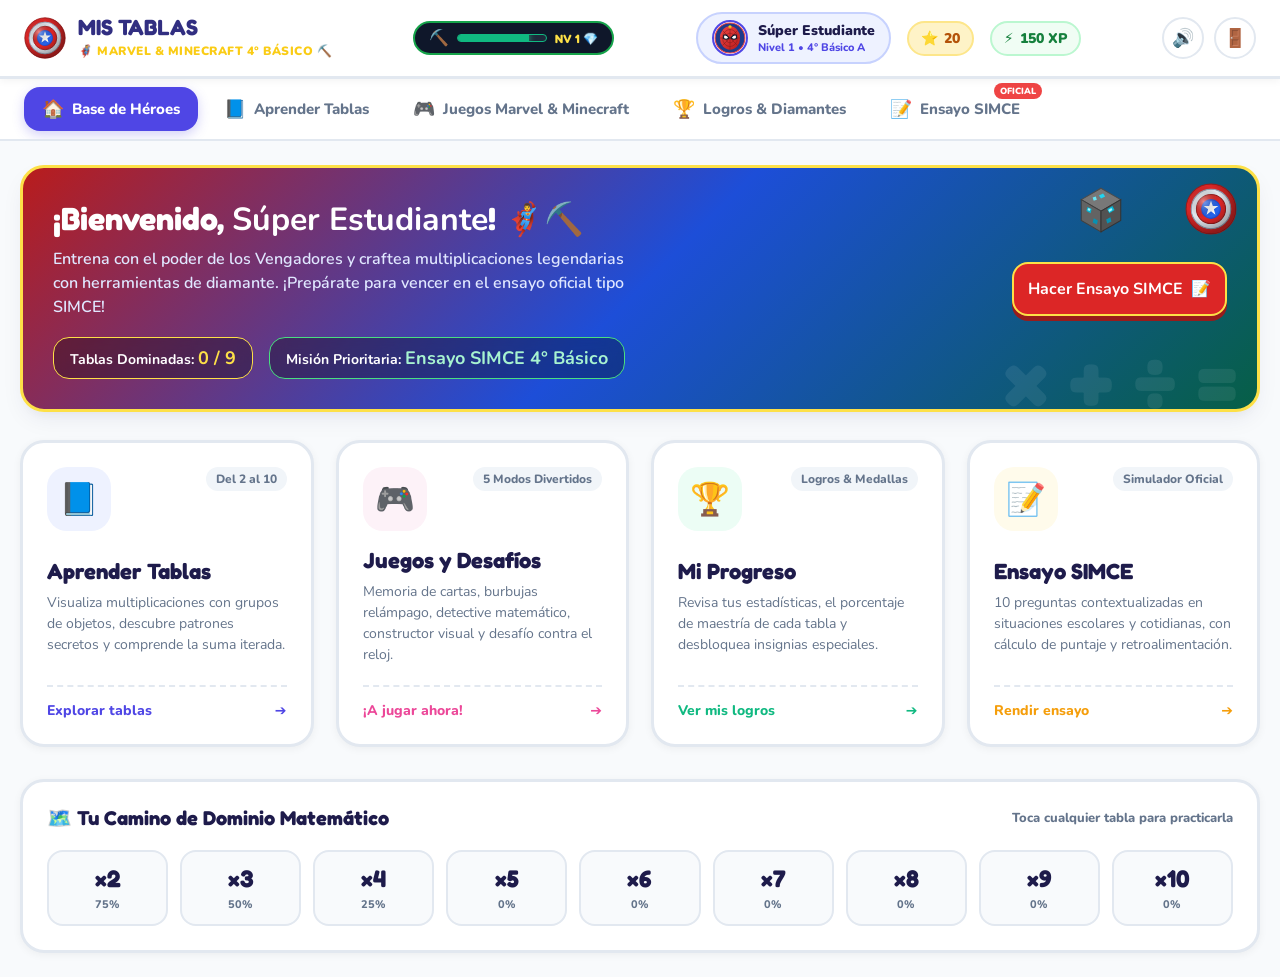
==== commit 85b33e6d: "Add files via upload" ====
--- a/Sistema/index.html
+++ b/Sistema/index.html
@@ -21,13 +21,22 @@
        ======================================================================== -->
   <header class="top-header">
     <div class="header-container">
-      <!-- Logo y Título -->
+      <!-- Logo y Título Marvel & Minecraft -->
       <div class="brand-section" id="brandSection" title="Ir al menú principal">
-        <div class="brand-logo-icon">×</div>
+        <img src="IMAGEN/escudo_marvel.svg" style="width:42px; height:42px;" alt="Escudo Marvel">
         <div class="brand-text">
           <h1>MIS TABLAS</h1>
-          <span>4° BÁSICO • MATEMÁTICA</span>
-        </div>
+          <span style="color:#FACC15; font-weight:900;">🦸 MARVEL & MINECRAFT 4° BÁSICO ⛏️</span>
+        </div>
+      </div>
+
+      <!-- Barra de Experiencia Minecraft en vivo -->
+      <div class="header-mc-xp-bar" style="display:flex; align-items:center; gap:8px; background:#0F172A; padding:4px 14px; border-radius:999px; border:2px solid #16A34A;">
+        <span style="font-size:16px;">⛏️</span>
+        <div style="width:90px; height:8px; background:#1E293B; border-radius:4px; overflow:hidden; border:1px solid #10B981;">
+          <div style="width:80%; height:100%; background:#10B981; box-shadow:0 0 6px #34D399;"></div>
+        </div>
+        <span style="color:#FDE047; font-family:'Fredoka', cursive; font-size:12px; font-weight:900;" id="hudLevelBadge">NV 1 💎</span>
       </div>
 
       <!-- Estado del Estudiante -->
@@ -72,7 +81,7 @@
     <div class="nav-container">
       <button class="nav-tab-btn active" data-view="menu">
         <span class="tab-icon">🏠</span>
-        <span>Menú Principal</span>
+        <span>Base de Héroes</span>
       </button>
       <button class="nav-tab-btn" data-view="aprender">
         <span class="tab-icon">📘</span>
@@ -80,11 +89,11 @@
       </button>
       <button class="nav-tab-btn" data-view="juegos">
         <span class="tab-icon">🎮</span>
-        <span>Juegos y Desafíos</span>
+        <span>Juegos Marvel & Minecraft</span>
       </button>
       <button class="nav-tab-btn" data-view="progreso">
-        <span class="tab-icon">📊</span>
-        <span>Mi Progreso y Medallas</span>
+        <span class="tab-icon">🏆</span>
+        <span>Logros & Diamantes</span>
       </button>
       <button class="nav-tab-btn badge-simce" data-view="simce">
         <span class="tab-icon">📝</span>
@@ -102,22 +111,24 @@
          VISTA 1: MENÚ PRINCIPAL
          ---------------------------------------------------------------------- -->
     <section class="app-view active" id="view-menu">
-      <!-- Hero Banner -->
-      <div class="welcome-hero-banner">
+      <!-- Hero Banner Marvel & Minecraft -->
+      <div class="welcome-hero-banner" style="background: linear-gradient(135deg, #B91C1C 0%, #1D4ED8 50%, #065F46 100%); border: 3px solid #FDE047; position:relative;">
+        <img src="IMAGEN/bloque_diamante.svg" style="position:absolute; right:130px; top:15px; width:52px; height:52px; animation:bobCorner 3s infinite alternate;" alt="Diamante">
+        <img src="IMAGEN/escudo_marvel.svg" style="position:absolute; right:20px; top:15px; width:52px; height:52px; animation:bobCorner 3s infinite alternate 0.5s;" alt="Escudo">
         <div class="welcome-info">
-          <h2>¡Hola, <span id="heroNombreEstudiante">Amigo</span>! 👋</h2>
-          <p>Bienvenido a tu aventura de tablas de multiplicar. Explora grupos y patrones matemáticos, supera entretenidos minijuegos y prepárate con el ensayo oficial tipo SIMCE.</p>
+          <h2>¡Bienvenido, <span id="heroNombreEstudiante">Héroe</span>! 🦸‍♂️⛏️</h2>
+          <p>Entrena con el poder de los Vengadores y craftea multiplicaciones legendarias con herramientas de diamante. ¡Prepárate para vencer en el ensayo oficial tipo SIMCE!</p>
           <div class="hero-stats-row">
-            <div class="hero-stat-box">
+            <div class="hero-stat-box" style="background:rgba(0,0,0,0.3); border:1px solid #FDE047;">
               Tablas Dominadas: <strong id="heroTablasDominadasCount">0 / 9</strong>
             </div>
-            <div class="hero-stat-box">
-              Desafío Recomendado: <strong style="color:#A7F3D0;">Ensayo SIMCE 4° Básico</strong>
+            <div class="hero-stat-box" style="background:rgba(0,0,0,0.3); border:1px solid #4ADE80;">
+              Misión Prioritaria: <strong style="color:#A7F3D0;">Ensayo SIMCE 4° Básico</strong>
             </div>
           </div>
         </div>
         <div>
-          <button class="btn-launch-quiz" id="btnHeroSimce" style="background:#F59E0B; box-shadow:0 4px 0 #D97706; font-size:16px;">
+          <button class="btn-launch-quiz" id="btnHeroSimce" style="background:#DC2626; border:2px solid #FDE047; box-shadow:0 5px 0 #991B1B; font-size:16px;">
             <span>Hacer Ensayo SIMCE</span>
             <span>📝</span>
           </button>
@@ -278,54 +289,64 @@
     </section>
 
     <!-- ----------------------------------------------------------------------
-         VISTA 3: JUEGOS Y DESAFÍOS (MINIJUEGOS DINÁMICOS)
+         VISTA 3: JUEGOS Y DESAFÍOS (MINIJUEGOS DINÁMICOS MARVEL & MINECRAFT)
          ---------------------------------------------------------------------- -->
     <section class="app-view" id="view-juegos">
       <div class="games-hub-header">
-        <h2>🎮 Sala de Juegos y Desafíos Matemáticos</h2>
-        <p>Aprende jugando: no memorices de forma monótona, ¡diviértete superando cada nivel!</p>
-      </div>
-
-      <!-- Selección de Juegos -->
+        <h2 style="font-size:34px; margin-bottom:8px;">🎮 Batallas y Juegos Marvel & Minecraft</h2>
+        <p style="font-size:16px;">¡Aprende jugando con tus héroes favoritos! Rompe la monotonía con batallas de jefes, crafteo y gemas cósmicas.</p>
+      </div>
+
+      <!-- Selección de Juegos con Iconos de Marvel y Minecraft -->
       <div class="games-selection-grid" id="gamesSelectionList">
         <!-- Juego 1: Memoria -->
-        <div class="game-select-card" data-game="memoria">
-          <div class="game-icon-large" style="background:#EEF2FF; color:#4F46E5;">🎴</div>
-          <h3>Memoria Matemática</h3>
-          <p>Encuentra las parejas volteando cartas que unan la multiplicación con su resultado correcto.</p>
-          <button class="btn-play-mini">Jugar Memoria</button>
-        </div>
-
-        <!-- Juego 2: Burbujas -->
-        <div class="game-select-card" data-game="burbujas">
-          <div class="game-icon-large" style="background:#ECFEFF; color:#06B6D4;">🎈</div>
-          <h3>Atrapa el Resultado</h3>
-          <p>Explota la burbuja flotante que contenga el resultado exacto antes de que se acabe el tiempo.</p>
-          <button class="btn-play-mini" style="background:#06B6D4;">Jugar Burbujas</button>
-        </div>
-
-        <!-- Juego 3: Constructor -->
-        <div class="game-select-card" data-game="constructor">
-          <div class="game-icon-large" style="background:#FFFBEB; color:#F59E0B;">🧱</div>
-          <h3>Construye la Multiplicación</h3>
-          <p>Ajusta filas y columnas para armar la cantidad pedida por los clientes del almacén.</p>
-          <button class="btn-play-mini" style="background:#F59E0B;">Construir</button>
-        </div>
-
-        <!-- Juego 4: Detective -->
-        <div class="game-select-card" data-game="detective">
-          <div class="game-icon-large" style="background:#FDF2F8; color:#EC4899;">🕵️</div>
-          <h3>Detective Matemático</h3>
-          <p>Sigue las pistas de los héroes y agentes secretos para descubrir cuál de los números es el culpable.</p>
-          <button class="btn-play-mini" style="background:#EC4899;">Ser Detective</button>
-        </div>
-
-        <!-- Juego 5: Reloj -->
-        <div class="game-select-card" data-game="reloj">
-          <div class="game-icon-large" style="background:#F0FDF4; color:#10B981;">⚡</div>
-          <h3>Desafío 60 Segundos</h3>
-          <p>Responde la mayor cantidad de tablas en un minuto y acumula rachas de fuego combo x3.</p>
-          <button class="btn-play-mini" style="background:#10B981;">Iniciar Reloj</button>
+        <div class="game-select-card" data-game="memoria" style="border:3px solid #3B82F6;">
+          <div class="game-icon-large" style="background:#EFF6FF;">
+            <img src="IMAGEN/escudo_marvel.svg" style="width:52px; height:52px;" alt="Escudo">
+          </div>
+          <h3 style="color:#1E3A8A;">Memoria de Héroes & Bloques</h3>
+          <p>Empareja escudos, reactores, espadas y bloques de diamante volteando cartas 3D con multiplicaciones.</p>
+          <button class="btn-play-mini" style="background:#2563EB;">Jugar Memoria</button>
+        </div>
+
+        <!-- Juego 2: Gemas del Infinito & Orbes -->
+        <div class="game-select-card" data-game="burbujas" style="border:3px solid #8B5CF6;">
+          <div class="game-icon-large" style="background:#F5F3FF;">
+            <img src="IMAGEN/guantelete.svg" style="width:52px; height:52px;" alt="Guantelete">
+          </div>
+          <h3 style="color:#6D28D9;">Gemas del Infinito & Orbes XP</h3>
+          <p>Atrapa las gemas cósmicas flotantes y orbes de experiencia de Minecraft con la respuesta correcta.</p>
+          <button class="btn-play-mini" style="background:#7C3AED;">Cazar Gemas</button>
+        </div>
+
+        <!-- Juego 3: Mesa de Crafteo Steve & Stark -->
+        <div class="game-select-card" data-game="constructor" style="border:3px solid #16A34A;">
+          <div class="game-icon-large" style="background:#F0FDF4;">
+            <img src="IMAGEN/bloque_minecraft.svg" style="width:52px; height:52px;" alt="Crafteo">
+          </div>
+          <h3 style="color:#15803D;">Mesa de Crafteo & Taller Stark</h3>
+          <p>Organiza filas y columnas de bloques de diamante, esmeralda y vibranium para forjar armaduras exactas.</p>
+          <button class="btn-play-mini" style="background:#16A34A;">Ir a la Mesa</button>
+        </div>
+
+        <!-- Juego 4: Misión S.H.I.E.L.D. y Aldea -->
+        <div class="game-select-card" data-game="detective" style="border:3px solid #EC4899;">
+          <div class="game-icon-large" style="background:#FDF2F8;">
+            <img src="IMAGEN/reactor_arc.svg" style="width:52px; height:52px;" alt="Reactor Arc">
+          </div>
+          <h3 style="color:#BE185D;">Misión S.H.I.E.L.D. & Aldea</h3>
+          <p>Sigue las pistas clasificadas de Nick Fury y el Aldeano Sabio para capturar al villano matemático oculto.</p>
+          <button class="btn-play-mini" style="background:#DB2777;">Misión Secreta</button>
+        </div>
+
+        <!-- Juego 5: Batalla Contra Thanos & Ender Dragon -->
+        <div class="game-select-card" data-game="reloj" style="border:3px solid #DC2626;">
+          <div class="game-icon-large" style="background:#FEF2F2;">
+            <img src="IMAGEN/espada_diamante.svg" style="width:52px; height:52px;" alt="Espada Diamante">
+          </div>
+          <h3 style="color:#B91C1C;">Batalla: Thanos & Ender Dragon</h3>
+          <p>¡Duelo épico de 60 segundos! Golpea al jefe con rayos láser y espadas de diamante con cada respuesta correcta.</p>
+          <button class="btn-play-mini" style="background:#DC2626;">¡A la Batalla!</button>
         </div>
       </div>
 
@@ -337,98 +358,116 @@
             <span>Volver a la Lista de Juegos</span>
           </button>
           <div class="game-hud-stats" id="activeGameHud">
-            <!-- HUD dinámico del juego -->
+            <!-- HUD dinámico -->
           </div>
         </div>
 
         <!-- Subpantalla 1: Memoria -->
         <div class="game-specific-container" id="arenaMemoria">
           <div style="text-align:center; margin-bottom:16px;">
-            <span style="font-weight:800; color:var(--text-muted);">Movimientos realizados: <strong id="memoryMovesCount" style="color:var(--primary);">0</strong></span>
+            <span style="font-weight:800; color:var(--text-muted); font-size:16px;">Movimientos realizados: <strong id="memoryMovesCount" style="color:var(--primary); font-size:20px;">0</strong></span>
           </div>
           <div class="memory-board" id="memoryBoard"></div>
         </div>
 
-        <!-- Subpantalla 2: Burbujas -->
+        <!-- Subpantalla 2: Gemas del Infinito y Orbes XP -->
         <div class="game-specific-container" id="arenaBurbujas">
-          <div style="display:flex; justify-content:space-between; margin-bottom:16px; font-weight:800;">
-            <span>Puntaje: <strong id="bubbleScore" style="color:#0284C7; font-size:20px;">0</strong></span>
-            <span>Tiempo: <strong id="bubbleTimer" style="color:#EF4444; font-size:20px;">30s</strong></span>
-          </div>
-          <div class="bubble-game-stage">
-            <div class="target-multiplication-bubble" id="bubbleTargetText">6 × 7 = ?</div>
+          <div style="display:flex; justify-content:space-between; align-items:center; margin-bottom:16px; font-weight:800; background:#0F172A; padding:12px 20px; border-radius:16px; border:2px solid #8B5CF6;">
+            <span style="color:#FDE047; font-size:17px;">💎 Gemas Colectadas: <strong id="bubbleScore" style="color:#38BDF8; font-size:24px;">0</strong></span>
+            <span style="color:#EF4444; font-size:20px;">⏱️ Tiempo Restante: <strong id="bubbleTimer">30s</strong></span>
+          </div>
+          <div class="bubble-game-stage" style="background: radial-gradient(circle at 50% 30%, #312E81 0%, #0F172A 85%); border:3px solid #8B5CF6;">
+            <div class="target-multiplication-bubble" id="bubbleTargetText" style="border-color:#F59E0B; color:#78350F; background:#FFFBEB;">6 × 7 = ?</div>
             <div class="bubbles-container" id="bubblesContainer"></div>
           </div>
         </div>
 
-        <!-- Subpantalla 3: Constructor -->
+        <!-- Subpantalla 3: Mesa de Crafteo y Armería Stark -->
         <div class="game-specific-container" id="arenaConstructor">
-          <div class="builder-mission-card">
-            <h3 style="font-size:20px; color:#B45309; margin-bottom:6px;">📦 Misión de Organización</h3>
-            <p id="builderMissionText" style="font-weight:700; color:#78350F; font-size:16px;">Organiza 24 objetos en filas y columnas iguales.</p>
-            <div style="font-size:24px; font-weight:900; color:#B45309; margin-top:8px;">Meta: <span id="builderTargetVal">24</span> objetos</div>
+          <div class="builder-mission-card" style="background:#0F172A; border:3px solid #16A34A; color:#FFFFFF; border-radius:18px;">
+            <div style="display:flex; align-items:center; justify-content:center; gap:12px; margin-bottom:6px;">
+              <img src="IMAGEN/bloque_minecraft.svg" style="width:38px; height:38px;" alt="Bloque">
+              <h3 style="font-size:22px; color:#4ADE80; font-family:'Fredoka';">⛏️ Mesa de Crafteo de Steve & Taller Stark</h3>
+              <img src="IMAGEN/reactor_arc.svg" style="width:38px; height:38px;" alt="Reactor">
+            </div>
+            <p id="builderMissionText" style="font-weight:700; color:#A7F3D0; font-size:16px;">Craftea 24 lingotes de vibranium y diamantes en filas y columnas iguales.</p>
+            <div style="font-size:24px; font-weight:900; color:#FDE047; margin-top:8px;">Meta de Crafteo: <span id="builderTargetVal">24</span> bloques</div>
           </div>
 
           <div class="builder-controls">
             <div class="builder-stepper">
-              <div class="builder-stepper-title">Filas (Horizontal)</div>
+              <div class="builder-stepper-title">Filas de Bloques</div>
               <div style="display:flex; align-items:center; gap:10px;">
                 <button class="btn-stepper" id="btnRowsDown">−</button>
-                <span id="builderRowsVal" style="font-family:'Fredoka'; font-size:24px; font-weight:700; min-width:30px;">3</span>
+                <span id="builderRowsVal" style="font-family:'Fredoka'; font-size:26px; font-weight:700; min-width:32px;">3</span>
                 <button class="btn-stepper" id="btnRowsUp">+</button>
               </div>
             </div>
 
             <div class="builder-stepper">
-              <div class="builder-stepper-title">Columnas (Vertical)</div>
+              <div class="builder-stepper-title">Columnas de Bloques</div>
               <div style="display:flex; align-items:center; gap:10px;">
                 <button class="btn-stepper" id="btnColsDown">−</button>
-                <span id="builderColsVal" style="font-family:'Fredoka'; font-size:24px; font-weight:700; min-width:30px;">4</span>
+                <span id="builderColsVal" style="font-family:'Fredoka'; font-size:26px; font-weight:700; min-width:32px;">4</span>
                 <button class="btn-stepper" id="btnColsUp">+</button>
               </div>
             </div>
           </div>
 
-          <div style="text-align:center; font-family:'Fredoka'; font-size:24px; font-weight:700; color:var(--primary); margin-bottom:14px;" id="builderCurrentCalc">
+          <div style="text-align:center; font-family:'Fredoka'; font-size:26px; font-weight:700; color:var(--primary); margin-bottom:14px;" id="builderCurrentCalc">
             3 × 4 = 12
           </div>
 
           <div class="builder-grid-display" id="builderGridDisplay"></div>
 
-          <button class="btn-launch-quiz" id="btnVerificarConstructor" style="max-width:320px; margin:20px auto 0;">
-            <span>Verificar Construcción</span>
-            <span>✓</span>
+          <button class="btn-launch-quiz" id="btnVerificarConstructor" style="max-width:320px; margin:20px auto 0; background:#16A34A; box-shadow:0 4px 0 #14532D;">
+            <span>¡Craftear en la Mesa! ⛏️</span>
           </button>
         </div>
 
-        <!-- Subpantalla 4: Detective -->
+        <!-- Subpantalla 4: Misión S.H.I.E.L.D. y Aldea -->
         <div class="game-specific-container" id="arenaDetective">
           <div class="detective-wrapper">
-            <div class="detective-badge-header">
-              <span style="font-size:38px;">🕵️</span>
+            <div class="detective-badge-header" style="background:#0F172A; border:3px solid #F59E0B; color:#FFFFFF;">
+              <span style="font-size:42px;">📁</span>
               <div>
-                <h3 style="font-size:20px; color:#92400E;">Caso de Investigación: El Número Oculto</h3>
-                <p style="font-size:13px; font-weight:700; color:#78350F;">Lee cuidadosamente cada una de las pistas y descubre al número sospechoso.</p>
+                <h3 style="font-size:22px; color:#FDE047;">Dossier Clasificado de S.H.I.E.L.D. & Aldea Secreta</h3>
+                <p style="font-size:14px; font-weight:700; color:#E2E8F0;">Informes interceptados por Nick Fury y el Aldeano Sabio. ¡Descubre el código culpable!</p>
               </div>
             </div>
 
             <div class="clues-list" id="detectiveCluesList"></div>
 
-            <h4 style="font-size:18px; margin-bottom:12px; text-align:center;">¿Quién es el número culpable?</h4>
+            <h4 style="font-size:19px; margin-bottom:12px; text-align:center;">¿Cuál es el número sospechoso?</h4>
             <div class="detective-options-grid" id="detectiveSuspectsGrid"></div>
           </div>
         </div>
 
-        <!-- Subpantalla 5: Reloj -->
+        <!-- Subpantalla 5: Batalla Contra Thanos & Ender Dragon (60 Segundos) -->
         <div class="game-specific-container" id="arenaReloj">
-          <div style="display:flex; justify-content:space-between; margin-bottom:20px; font-weight:800; font-size:18px;">
-            <span>Aciertos: <strong id="speedScore" style="color:var(--primary); font-size:26px;">0</strong></span>
-            <span>Racha Combo: <strong id="speedStreak" style="color:#EA580C; font-size:26px;">x1</strong></span>
-            <span>Tiempo: <strong id="speedTimer" style="color:#EF4444; font-size:26px;">60s</strong></span>
-          </div>
-
-          <div style="text-align:center; margin:30px 0;">
-            <div style="font-family:'Fredoka'; font-size:52px; font-weight:700; color:var(--text-dark);" id="speedOperationText">
+          <!-- Boss Battle HUD -->
+          <div class="boss-hud-bar" style="background:#0F172A; border:3px solid #DC2626; border-radius:20px; padding:16px 22px; margin-bottom:20px; box-shadow:0 8px 24px rgba(220, 38, 38, 0.35);">
+            <div style="display:flex; justify-content:space-between; align-items:center; margin-bottom:10px;">
+              <div style="display:flex; align-items:center; gap:14px;">
+                <span style="font-size:44px; animation:bobCorner 2s infinite alternate;">👾</span>
+                <div>
+                  <div style="font-family:'Fredoka', cursive; font-size:22px; font-weight:900; color:#FCA5A5;">JEFE: THANOS & ENDER DRAGON</div>
+                  <div style="font-size:13px; font-weight:800; color:#EF4444;" id="bossHpLabel">VIDA DEL JEFE: 100 / 100 HP</div>
+                </div>
+              </div>
+              <div style="text-align:right;">
+                <div style="font-family:'Fredoka', cursive; font-size:22px; font-weight:900; color:#FACC15;" id="speedStreak">x1 🔥</div>
+                <div style="font-size:26px; font-weight:900; color:#EF4444;" id="speedTimer">60s</div>
+              </div>
+            </div>
+            <!-- Barra de Vida del Jefe -->
+            <div style="width:100%; height:16px; background:#450A0A; border-radius:8px; overflow:hidden; border:2px solid #EF4444;">
+              <div id="bossHpFill" style="width:100%; height:100%; background:linear-gradient(90deg, #DC2626, #F87171); transition:width 0.3s ease; box-shadow:0 0 10px #DC2626;"></div>
+            </div>
+          </div>
+
+          <div style="text-align:center; margin:24px 0;">
+            <div style="font-family:'Fredoka'; font-size:52px; font-weight:900; color:#1E1B4B; background:#FEF2F2; border:3px dashed #DC2626; border-radius:22px; padding:16px 32px; display:inline-block; box-shadow:0 6px 18px rgba(220, 38, 38, 0.15);" id="speedOperationText">
               7 × 8 = ?
             </div>
           </div>
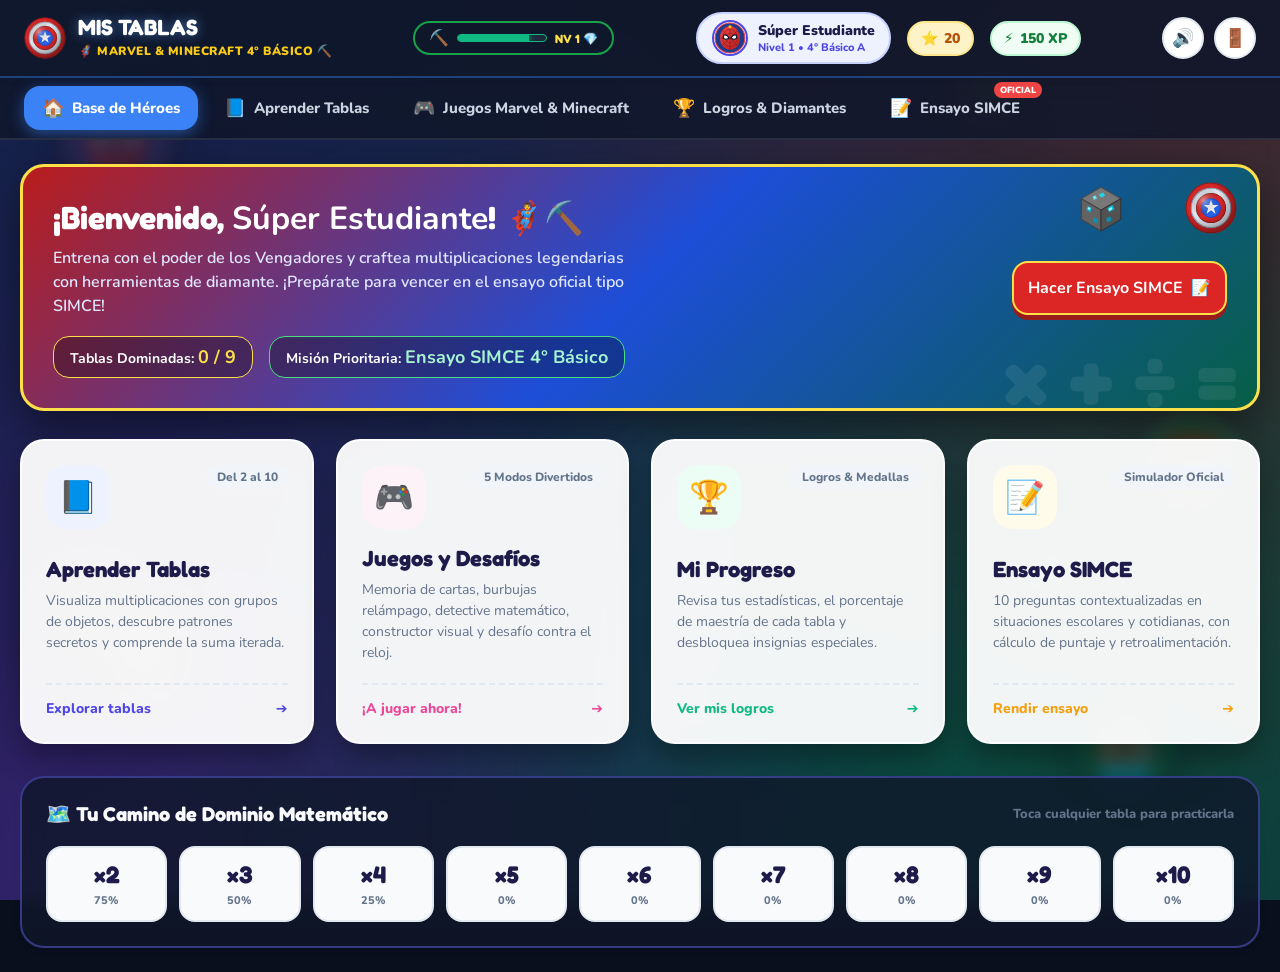
==== commit 9da53b77: "Add files via upload" ====
--- a/Sistema/index.html
+++ b/Sistema/index.html
@@ -15,6 +15,28 @@
 
   <!-- Canvas para Confeti de Celebración -->
   <canvas id="confettiCanvas"></canvas>
+
+  <!-- Canvas para Fondo Interactivo Temático Marvel & Minecraft -->
+  <canvas id="menuInteractiveCanvas"></canvas>
+
+  <!-- Fondo Escénico Animado y Desenfoque Temático Marvel & Minecraft -->
+  <div class="app-scenic-ambient-bg">
+    <div class="scenic-mesh-aurora"></div>
+    <!-- Personajes Heroicos y Bloques Flotando con Movimiento en el Fondo -->
+    <div class="scenic-floating-heroes">
+      <img src="IMAGEN/avatar_spiderman.svg" class="scenic-hero hero-1" alt="Spider-Man">
+      <img src="IMAGEN/avatar_gwen.svg" class="scenic-hero hero-2" alt="Ghost-Spider">
+      <img src="IMAGEN/avatar_ironman.svg" class="scenic-hero hero-3" alt="Iron Man">
+      <img src="IMAGEN/avatar_steve.svg" class="scenic-hero hero-4" alt="Steve">
+      <img src="IMAGEN/avatar_alex.svg" class="scenic-hero hero-5" alt="Alex">
+      <img src="IMAGEN/avatar_capitanamarvel.svg" class="scenic-hero hero-6" alt="Capitana Marvel">
+      <img src="IMAGEN/bloque_diamante.svg" class="scenic-hero block-1" alt="Diamante">
+      <img src="IMAGEN/bloque_minecraft.svg" class="scenic-hero block-2" alt="Bloque Minecraft">
+      <img src="IMAGEN/reactor_arc.svg" class="scenic-hero block-3" alt="Reactor">
+      <img src="IMAGEN/espada_diamante.svg" class="scenic-hero block-4" alt="Espada">
+    </div>
+    <div class="scenic-frosted-overlay"></div>
+  </div>
 
   <!-- ========================================================================
        BARRA SUPERIOR (HEADER DEL SISTEMA)
@@ -372,13 +394,18 @@
 
         <!-- Subpantalla 2: Gemas del Infinito y Orbes XP -->
         <div class="game-specific-container" id="arenaBurbujas">
-          <div style="display:flex; justify-content:space-between; align-items:center; margin-bottom:16px; font-weight:800; background:#0F172A; padding:12px 20px; border-radius:16px; border:2px solid #8B5CF6;">
-            <span style="color:#FDE047; font-size:17px;">💎 Gemas Colectadas: <strong id="bubbleScore" style="color:#38BDF8; font-size:24px;">0</strong></span>
-            <span style="color:#EF4444; font-size:20px;">⏱️ Tiempo Restante: <strong id="bubbleTimer">30s</strong></span>
-          </div>
-          <div class="bubble-game-stage" style="background: radial-gradient(circle at 50% 30%, #312E81 0%, #0F172A 85%); border:3px solid #8B5CF6;">
-            <div class="target-multiplication-bubble" id="bubbleTargetText" style="border-color:#F59E0B; color:#78350F; background:#FFFBEB;">6 × 7 = ?</div>
-            <div class="bubbles-container" id="bubblesContainer"></div>
+          <div style="display:flex; justify-content:space-between; align-items:center; margin-bottom:16px; font-weight:800; background:#0F172A; padding:12px 20px; border-radius:16px; border:2px solid #8B5CF6; flex-wrap:wrap; gap:10px;">
+            <span style="color:#FDE047; font-size:16px;">💎 Gemas: <strong id="bubbleScore" style="color:#38BDF8; font-size:22px;">0</strong></span>
+            <span style="font-size:16px; color:#F43F5E;">❤️ Vidas: <span id="bubbleLives" style="font-size:20px; letter-spacing:3px;">❤️❤️❤️</span></span>
+            <div style="display:flex; align-items:center; gap:8px;">
+              <span id="bubblePenalty" style="display:none; color:#EF4444; font-size:15px; font-weight:900;">-4s! 💥</span>
+              <span style="color:#EF4444; font-size:18px;">⏱️ Tiempo: <strong id="bubbleTimer">35s</strong></span>
+            </div>
+          </div>
+          <div class="bubble-game-stage" style="background: radial-gradient(circle at 50% 30%, #312E81 0%, #0F172A 85%); border:3px solid #8B5CF6; border-radius:24px; padding:24px;">
+            <div style="text-align:center; color:#A7F3D0; font-weight:800; font-size:15px; margin-bottom:10px;">✨ ¡Toca la Gema del Infinito o Diamante Cósmico con el cálculo correcto! ✨</div>
+            <div class="target-multiplication-bubble" id="bubbleTargetText" style="border-color:#F59E0B; color:#78350F; background:#FFFBEB; font-size:36px; padding:12px 28px;">6 × 7 = ?</div>
+            <div class="gemas-grid-container" id="bubblesContainer"></div>
           </div>
         </div>
 
@@ -418,7 +445,8 @@
             3 × 4 = 12
           </div>
 
-          <div class="builder-grid-display" id="builderGridDisplay"></div>
+          <!-- Mesa de Crafteo con bloques de Minecraft auténticos -->
+          <div class="mc-crafting-table-grid" id="builderGridDisplay"></div>
 
           <button class="btn-launch-quiz" id="btnVerificarConstructor" style="max-width:320px; margin:20px auto 0; background:#16A34A; box-shadow:0 4px 0 #14532D;">
             <span>¡Craftear en la Mesa! ⛏️</span>
@@ -447,27 +475,46 @@
         <div class="game-specific-container" id="arenaReloj">
           <!-- Boss Battle HUD -->
           <div class="boss-hud-bar" style="background:#0F172A; border:3px solid #DC2626; border-radius:20px; padding:16px 22px; margin-bottom:20px; box-shadow:0 8px 24px rgba(220, 38, 38, 0.35);">
-            <div style="display:flex; justify-content:space-between; align-items:center; margin-bottom:10px;">
+            <div style="display:flex; justify-content:space-between; align-items:center; margin-bottom:10px; flex-wrap:wrap; gap:10px;">
               <div style="display:flex; align-items:center; gap:14px;">
-                <span style="font-size:44px; animation:bobCorner 2s infinite alternate;">👾</span>
+                <span style="font-size:44px;" id="bossIconEmoji">🦾</span>
                 <div>
-                  <div style="font-family:'Fredoka', cursive; font-size:22px; font-weight:900; color:#FCA5A5;">JEFE: THANOS & ENDER DRAGON</div>
+                  <div style="font-family:'Fredoka', cursive; font-size:22px; font-weight:900; color:#FCA5A5;" id="bossTitle">JEFE FASE 1: THANOS (GUANTELETE)</div>
                   <div style="font-size:13px; font-weight:800; color:#EF4444;" id="bossHpLabel">VIDA DEL JEFE: 100 / 100 HP</div>
                 </div>
               </div>
               <div style="text-align:right;">
-                <div style="font-family:'Fredoka', cursive; font-size:22px; font-weight:900; color:#FACC15;" id="speedStreak">x1 🔥</div>
-                <div style="font-size:26px; font-weight:900; color:#EF4444;" id="speedTimer">60s</div>
+                <div style="display:flex; align-items:center; gap:12px; justify-content:flex-end;">
+                  <span style="font-size:14px; color:#F43F5E; font-weight:800;">❤️ Vidas: <span id="speedHeroLives" style="font-size:18px; letter-spacing:2px;">❤️❤️❤️</span></span>
+                  <span style="font-size:14px; color:#FDE047; font-weight:800;">⚔️ Aciertos: <strong id="speedScore" style="color:#FFFFFF; font-size:20px;">0</strong></span>
+                  <span style="font-family:'Fredoka', cursive; font-size:22px; font-weight:900; color:#FACC15;" id="speedStreak">x1 🔥</span>
+                </div>
+                <div style="display:flex; align-items:center; justify-content:flex-end; gap:8px;">
+                  <span id="speedPenalty" style="display:none; color:#EF4444; font-size:16px; font-weight:900;">-5s! 💥</span>
+                  <div style="font-size:26px; font-weight:900; color:#EF4444;" id="speedTimer">60s</div>
+                </div>
               </div>
             </div>
             <!-- Barra de Vida del Jefe -->
-            <div style="width:100%; height:16px; background:#450A0A; border-radius:8px; overflow:hidden; border:2px solid #EF4444;">
-              <div id="bossHpFill" style="width:100%; height:100%; background:linear-gradient(90deg, #DC2626, #F87171); transition:width 0.3s ease; box-shadow:0 0 10px #DC2626;"></div>
-            </div>
-          </div>
-
-          <div style="text-align:center; margin:24px 0;">
-            <div style="font-family:'Fredoka'; font-size:52px; font-weight:900; color:#1E1B4B; background:#FEF2F2; border:3px dashed #DC2626; border-radius:22px; padding:16px 32px; display:inline-block; box-shadow:0 6px 18px rgba(220, 38, 38, 0.15);" id="speedOperationText">
+            <div style="width:100%; height:18px; background:#450A0A; border-radius:8px; overflow:hidden; border:2px solid #EF4444; position:relative;">
+              <div id="bossHpFill" style="width:100%; height:100%; background:linear-gradient(90deg, #DC2626, #F87171); transition:width 0.35s ease; box-shadow:0 0 10px #DC2626;"></div>
+            </div>
+          </div>
+
+          <!-- Escenario Visual de Batalla con el Jefe -->
+          <div class="boss-battle-stage" id="bossBattleStage">
+            <div class="boss-character-box">
+              <div class="hero-attack-fx" id="heroAttackFx">⚡</div>
+              <div class="damage-number-popup" id="bossDamagePopup">-20 HP 💥</div>
+              <div class="boss-avatar-wrapper" id="bossAvatarWrapper">
+                <img src="IMAGEN/guantelete.svg" alt="Jefe" class="boss-avatar-img" id="bossAvatarImg">
+              </div>
+              <div class="boss-quote-cloud" id="bossQuoteCloud">¡El poder del Guantelete y el Vacío del Dragón son invencibles!</div>
+            </div>
+          </div>
+
+          <div style="text-align:center; margin:16px 0 24px;">
+            <div style="font-family:'Fredoka'; font-size:48px; font-weight:900; color:#FFFFFF; background:#0F172A; border:3px dashed #DC2626; border-radius:22px; padding:14px 32px; display:inline-block; box-shadow:0 6px 20px rgba(220, 38, 38, 0.4);" id="speedOperationText">
               7 × 8 = ?
             </div>
           </div>
--- a/Sistema/CSS/style.css
+++ b/Sistema/CSS/style.css
@@ -1904,3 +1904,470 @@
   animation: sparklePulse 2s infinite ease-in-out;
 }
 
+/* ==========================================================================
+   FONDO INTERACTIVO DEL MENÚ Y SISTEMA (CANVAS PARTICULAS MARVEL & MINECRAFT)
+   ========================================================================== */
+#menuInteractiveCanvas {
+  position: fixed;
+  inset: 0;
+  width: 100vw;
+  height: 100vh;
+  pointer-events: none;
+  z-index: 0;
+}
+
+/* ==========================================================================
+   JUEGO 2: GEMAS DEL INFINITO & DIAMANTES MINECRAFT (FACETADAS Y REALES)
+   ========================================================================== */
+.gemas-grid-container {
+  display: flex;
+  flex-wrap: wrap;
+  justify-content: center;
+  align-items: center;
+  gap: 28px;
+  margin-top: 32px;
+  width: 100%;
+}
+
+.infinity-gem-btn {
+  position: relative;
+  width: 110px;
+  height: 110px;
+  background: transparent;
+  border: none;
+  cursor: pointer;
+  display: flex;
+  flex-direction: column;
+  align-items: center;
+  justify-content: center;
+  transition: transform 0.25s cubic-bezier(0.175, 0.885, 0.32, 1.275), filter 0.25s ease;
+  animation: floatGem 3s infinite ease-in-out alternate;
+  outline: none;
+  -webkit-tap-highlight-color: transparent;
+}
+
+.infinity-gem-btn:nth-child(2) { animation-delay: 0.5s; }
+.infinity-gem-btn:nth-child(3) { animation-delay: 1.0s; }
+.infinity-gem-btn:nth-child(4) { animation-delay: 1.5s; }
+
+.infinity-gem-btn:hover {
+  transform: scale(1.2) translateY(-6px);
+  filter: drop-shadow(0 0 16px rgba(255, 255, 255, 0.8));
+}
+
+.infinity-gem-btn:active {
+  transform: scale(0.95);
+}
+
+.gem-facet-svg {
+  width: 100%;
+  height: 100%;
+  filter: drop-shadow(0 8px 16px rgba(0,0,0,0.45));
+}
+
+.gem-number-label {
+  position: absolute;
+  top: 50%;
+  left: 50%;
+  transform: translate(-50%, -50%);
+  font-family: 'Fredoka', cursive, 'Nunito', sans-serif;
+  font-size: 32px;
+  font-weight: 900;
+  color: #FFFFFF;
+  text-shadow: 0 2px 5px rgba(0,0,0,0.9), 0 0 10px rgba(255,255,255,0.7);
+  pointer-events: none;
+  z-index: 5;
+}
+
+.gem-title-pill {
+  position: absolute;
+  bottom: -18px;
+  font-family: 'Fredoka', cursive;
+  font-size: 11px;
+  font-weight: 800;
+  padding: 2px 8px;
+  border-radius: 999px;
+  color: #FFFFFF;
+  white-space: nowrap;
+  background: rgba(15, 23, 42, 0.85);
+  border: 1px solid rgba(255,255,255,0.3);
+  text-shadow: 0 1px 2px #000;
+  box-shadow: 0 4px 8px rgba(0,0,0,0.3);
+}
+
+@keyframes floatGem {
+  0% { transform: translateY(0px) rotate(0deg); }
+  100% { transform: translateY(-16px) rotate(3deg); }
+}
+
+/* ==========================================================================
+   JUEGO 3: MESA DE CRAFTEO Y CUBOS REALES DE MINECRAFT
+   ========================================================================== */
+.mc-crafting-table-grid {
+  background: #583c26 url('data:image/svg+xml;utf8,<svg xmlns="http://www.w3.org/2000/svg" width="32" height="32"><rect width="32" height="32" fill="%23583c26"/><rect x="0" y="0" width="30" height="30" fill="%236b4b32"/><rect x="2" y="2" width="28" height="28" fill="%237e583c"/></svg>') repeat;
+  border: 6px solid #362213;
+  border-radius: 18px;
+  box-shadow: inset 0 0 20px rgba(0, 0, 0, 0.7), 0 12px 28px rgba(0, 0, 0, 0.35);
+  padding: 24px;
+  display: flex;
+  flex-direction: column;
+  align-items: center;
+  justify-content: center;
+  gap: 10px;
+  min-height: 280px;
+  max-width: 680px;
+  margin: 0 auto;
+}
+
+.mc-block-grid-item {
+  width: 46px;
+  height: 46px;
+  display: flex;
+  align-items: center;
+  justify-content: center;
+  background: rgba(0, 0, 0, 0.25);
+  border: 2px dashed rgba(255, 255, 255, 0.2);
+  border-radius: 8px;
+  padding: 3px;
+  transition: transform 0.2s cubic-bezier(0.175, 0.885, 0.32, 1.275);
+}
+
+.mc-block-grid-item:hover {
+  transform: scale(1.18);
+  border-color: #FDE047;
+  background: rgba(250, 204, 21, 0.2);
+}
+
+.mc-block-grid-img {
+  width: 100%;
+  height: 100%;
+  object-fit: contain;
+  filter: drop-shadow(0 4px 6px rgba(0, 0, 0, 0.45));
+  animation: popBlock 0.35s cubic-bezier(0.175, 0.885, 0.32, 1.275);
+}
+
+@keyframes popBlock {
+  0% { transform: scale(0.2) rotate(-10deg); opacity: 0; }
+  100% { transform: scale(1) rotate(0deg); opacity: 1; }
+}
+
+/* ==========================================================================
+   JUEGO 5: ARENA DE BATALLA ÉPICA (THANOS & ENDER DRAGON)
+   ========================================================================== */
+.boss-battle-stage {
+  background: radial-gradient(circle at 50% 30%, #450A0A 0%, #1E1B4B 50%, #0F172A 100%);
+  border: 3px solid #DC2626;
+  border-radius: 24px;
+  padding: 24px;
+  position: relative;
+  overflow: hidden;
+  box-shadow: 0 12px 35px rgba(220, 38, 38, 0.35), inset 0 0 25px rgba(0, 0, 0, 0.6);
+  margin-bottom: 24px;
+}
+
+.boss-character-box {
+  display: flex;
+  flex-direction: column;
+  align-items: center;
+  justify-content: center;
+  position: relative;
+  min-height: 180px;
+}
+
+.boss-avatar-wrapper {
+  position: relative;
+  width: 140px;
+  height: 140px;
+  display: flex;
+  align-items: center;
+  justify-content: center;
+  transition: transform 0.2s ease;
+}
+
+.boss-avatar-img {
+  width: 100%;
+  height: 100%;
+  object-fit: contain;
+  filter: drop-shadow(0 10px 20px rgba(0, 0, 0, 0.7));
+  animation: bossHover 3s infinite ease-in-out alternate;
+}
+
+@keyframes bossHover {
+  0% { transform: translateY(0px) scale(1); }
+  100% { transform: translateY(-12px) scale(1.05); }
+}
+
+/* Animación de Daño / Golpe al Jefe */
+.boss-hit-active {
+  animation: bossHurt 0.45s ease-in-out !important;
+}
+
+@keyframes bossHurt {
+  0% { transform: translateX(0) scale(1); filter: brightness(2) contrast(1.5) drop-shadow(0 0 25px #DC2626); }
+  20% { transform: translateX(-16px) rotate(-8deg) scale(0.92); }
+  40% { transform: translateX(16px) rotate(8deg) scale(0.95); }
+  60% { transform: translateX(-10px) rotate(-4deg); }
+  80% { transform: translateX(10px) rotate(4deg); }
+  100% { transform: translateX(0) scale(1); }
+}
+
+/* Efecto de Ataque del Héroe sobre el Jefe */
+.hero-attack-fx {
+  position: absolute;
+  inset: 0;
+  display: flex;
+  align-items: center;
+  justify-content: center;
+  pointer-events: none;
+  font-size: 80px;
+  z-index: 15;
+  opacity: 0;
+}
+
+.hero-attack-active {
+  animation: heroStrikeAnim 0.6s ease-out forwards;
+}
+
+@keyframes heroStrikeAnim {
+  0% { opacity: 0; transform: scale(0.3) rotate(-20deg); filter: brightness(2); }
+  40% { opacity: 1; transform: scale(1.4) rotate(10deg); filter: brightness(2.5); }
+  100% { opacity: 0; transform: scale(2) rotate(25deg); }
+}
+
+/* Número Flotante de Daño */
+.damage-number-popup {
+  position: absolute;
+  top: 15px;
+  right: 25%;
+  font-family: 'Fredoka', cursive, 'Nunito', sans-serif;
+  font-size: 32px;
+  font-weight: 900;
+  color: #FACC15;
+  text-shadow: 0 0 10px #DC2626, 0 3px 6px #000;
+  pointer-events: none;
+  opacity: 0;
+  z-index: 20;
+}
+
+.damage-number-active {
+  animation: floatDamage 0.9s cubic-bezier(0.175, 0.885, 0.32, 1.275) forwards;
+}
+
+@keyframes floatDamage {
+  0% { opacity: 0; transform: translateY(15px) scale(0.5); }
+  30% { opacity: 1; transform: translateY(-10px) scale(1.3); }
+  80% { opacity: 1; transform: translateY(-35px) scale(1.1); }
+  100% { opacity: 0; transform: translateY(-55px) scale(0.9); }
+}
+
+.boss-quote-cloud {
+  background: rgba(15, 23, 42, 0.9);
+  border: 2px solid #F59E0B;
+  color: #FEF3C7;
+  padding: 8px 18px;
+  border-radius: 999px;
+  font-family: 'Fredoka', cursive;
+  font-size: 15px;
+  font-weight: 700;
+  margin-top: 10px;
+  box-shadow: 0 4px 12px rgba(0, 0, 0, 0.5);
+  animation: speechPulse 2.5s infinite ease-in-out alternate;
+}
+
+.battle-answer-btn {
+  background: linear-gradient(135deg, #1E293B, #0F172A);
+  border: 3px solid #DC2626;
+  border-radius: 16px;
+  color: #FFFFFF;
+  padding: 16px;
+  font-family: 'Fredoka', cursive;
+  font-size: 32px;
+  font-weight: 900;
+  cursor: pointer;
+  transition: all 0.2s cubic-bezier(0.175, 0.885, 0.32, 1.275);
+  box-shadow: 0 6px 16px rgba(220, 38, 38, 0.25);
+}
+
+.battle-answer-btn:hover {
+  background: linear-gradient(135deg, #DC2626, #991B1B);
+  border-color: #FDE047;
+  transform: translateY(-4px) scale(1.04);
+  box-shadow: 0 10px 24px rgba(220, 38, 38, 0.45);
+}
+
+.battle-answer-btn:active {
+  transform: scale(0.94);
+}
+
+/* ==========================================================================
+   FONDO ESCÉNICO CINEMÁTICO ANIMADO Y DESENFOCADO (MARVEL & MINECRAFT)
+   ========================================================================== */
+.app-scenic-ambient-bg {
+  position: fixed;
+  inset: 0;
+  width: 100vw;
+  height: 100vh;
+  z-index: 0;
+  pointer-events: none;
+  overflow: hidden;
+}
+
+/* Malla de Aurora Cósmica animada en movimiento continuo */
+.scenic-mesh-aurora {
+  position: absolute;
+  inset: -20%;
+  width: 140%;
+  height: 140%;
+  background: 
+    radial-gradient(circle at 15% 20%, rgba(30, 58, 138, 0.55) 0%, transparent 40%),
+    radial-gradient(circle at 85% 15%, rgba(220, 38, 38, 0.45) 0%, transparent 45%),
+    radial-gradient(circle at 75% 75%, rgba(5, 150, 105, 0.5) 0%, transparent 40%),
+    radial-gradient(circle at 20% 85%, rgba(124, 58, 237, 0.5) 0%, transparent 45%),
+    radial-gradient(circle at 50% 50%, rgba(14, 116, 144, 0.4) 0%, transparent 50%),
+    linear-gradient(135deg, #0F172A 0%, #1E1B4B 40%, #064E3B 70%, #1E293B 100%);
+  filter: blur(45px);
+  animation: scenicAuroraPan 22s infinite ease-in-out alternate;
+}
+
+@keyframes scenicAuroraPan {
+  0% { transform: scale(1) translate(0, 0) rotate(0deg); }
+  50% { transform: scale(1.1) translate(-3%, 2%) rotate(2deg); }
+  100% { transform: scale(1.05) translate(2%, -3%) rotate(-2deg); }
+}
+
+/* Personajes y Bloques Flotando en el Fondo */
+.scenic-floating-heroes {
+  position: absolute;
+  inset: 0;
+  overflow: hidden;
+}
+
+.scenic-hero {
+  position: absolute;
+  user-select: none;
+  pointer-events: none;
+  opacity: 0.52;
+  filter: blur(1.5px) drop-shadow(0 12px 30px rgba(0, 0, 0, 0.8));
+  animation: heroAmbientDrift 14s infinite ease-in-out alternate;
+}
+
+.scenic-hero.hero-1 { top: 10%; left: 5%; width: 105px; animation-duration: 16s; }
+.scenic-hero.hero-2 { top: 20%; right: 7%; width: 100px; animation-duration: 18s; animation-delay: -3s; }
+.scenic-hero.hero-3 { top: 62%; left: 3%; width: 110px; animation-duration: 15s; animation-delay: -6s; }
+.scenic-hero.hero-4 { bottom: 12%; right: 8%; width: 105px; animation-duration: 17s; animation-delay: -2s; }
+.scenic-hero.hero-5 { top: 46%; right: 3%; width: 100px; animation-duration: 19s; animation-delay: -8s; }
+.scenic-hero.hero-6 { bottom: 22%; left: 7%; width: 106px; animation-duration: 14s; animation-delay: -5s; }
+.scenic-hero.block-1 { top: 35%; left: 12%; width: 68px; animation-duration: 12s; animation-delay: -4s; }
+.scenic-hero.block-2 { top: 7%; right: 20%; width: 68px; animation-duration: 13s; animation-delay: -7s; }
+.scenic-hero.block-3 { bottom: 6%; left: 20%; width: 62px; animation-duration: 11s; animation-delay: -1s; }
+.scenic-hero.block-4 { bottom: 32%; right: 16%; width: 70px; animation-duration: 15s; animation-delay: -9s; }
+
+@keyframes heroAmbientDrift {
+  0% { transform: translateY(0px) rotate(0deg) scale(1); }
+  50% { transform: translateY(-24px) rotate(6deg) scale(1.08); }
+  100% { transform: translateY(12px) rotate(-6deg) scale(0.96); }
+}
+
+/* Capa de Desenfoque y Vidrio Frosted para que los textos sean 100% nítidos */
+.scenic-frosted-overlay {
+  position: absolute;
+  inset: 0;
+  backdrop-filter: blur(8px);
+  -webkit-backdrop-filter: blur(8px);
+  background: rgba(15, 23, 42, 0.40);
+}
+
+/* Eliminación total del fondo plano blanco: Atmósfera Marvel & Minecraft inmersiva */
+body {
+  background-color: #0A0F1D !important;
+}
+
+.main-content {
+  position: relative;
+  z-index: 10;
+}
+
+.top-header {
+  background: rgba(15, 23, 42, 0.88) !important;
+  backdrop-filter: blur(12px) !important;
+  border-bottom: 2px solid rgba(59, 130, 246, 0.4) !important;
+}
+
+.brand-section h1 {
+  color: #FFFFFF !important;
+  text-shadow: 0 0 12px rgba(96, 165, 250, 0.6);
+}
+
+.main-nav-wrapper {
+  background: rgba(15, 23, 42, 0.82) !important;
+  backdrop-filter: blur(10px) !important;
+  border-bottom: 2px solid rgba(255, 255, 255, 0.1) !important;
+}
+
+.nav-tab-btn {
+  color: #CBD5E1 !important;
+}
+
+.nav-tab-btn.active {
+  background: #3B82F6 !important;
+  color: #FFFFFF !important;
+  box-shadow: 0 4px 15px rgba(59, 130, 246, 0.5) !important;
+}
+
+/* Glassmorphism en tarjetas y vistas para que resalte sobre el fondo animado */
+.menu-card {
+  background: rgba(255, 255, 255, 0.95) !important;
+  backdrop-filter: blur(10px);
+  border: 2px solid rgba(255, 255, 255, 0.8) !important;
+  box-shadow: 0 14px 30px rgba(0, 0, 0, 0.35) !important;
+}
+
+.game-select-card {
+  background: rgba(255, 255, 255, 0.95) !important;
+  backdrop-filter: blur(10px);
+  box-shadow: 0 14px 30px rgba(0, 0, 0, 0.35) !important;
+}
+
+.game-active-arena {
+  background: rgba(255, 255, 255, 0.96) !important;
+  backdrop-filter: blur(12px);
+  box-shadow: 0 16px 40px rgba(0, 0, 0, 0.4) !important;
+}
+
+.welcome-hero-banner {
+  box-shadow: 0 16px 40px rgba(0, 0, 0, 0.45) !important;
+}
+
+.path-progress-section {
+  background: rgba(15, 23, 42, 0.8) !important;
+  backdrop-filter: blur(12px) !important;
+  border: 2px solid rgba(99, 102, 241, 0.45) !important;
+  color: #FFFFFF !important;
+}
+
+.path-section-header h3 {
+  color: #F8FAFC !important;
+}
+
+.table-learning-header h2,
+#view-progreso h2,
+#view-simce h2,
+.games-hub-header h2 {
+  color: #FFFFFF !important;
+  text-shadow: 0 2px 10px rgba(0, 0, 0, 0.7);
+}
+
+.table-learning-header p,
+#view-progreso p,
+#view-simce p,
+.games-hub-header p {
+  color: #CBD5E1 !important;
+  text-shadow: 0 1px 6px rgba(0, 0, 0, 0.7);
+}
+
+.table-selector-strip {
+  background: rgba(15, 23, 42, 0.82) !important;
+  backdrop-filter: blur(10px) !important;
+  border: 2px solid rgba(255, 255, 255, 0.15) !important;
+}
+
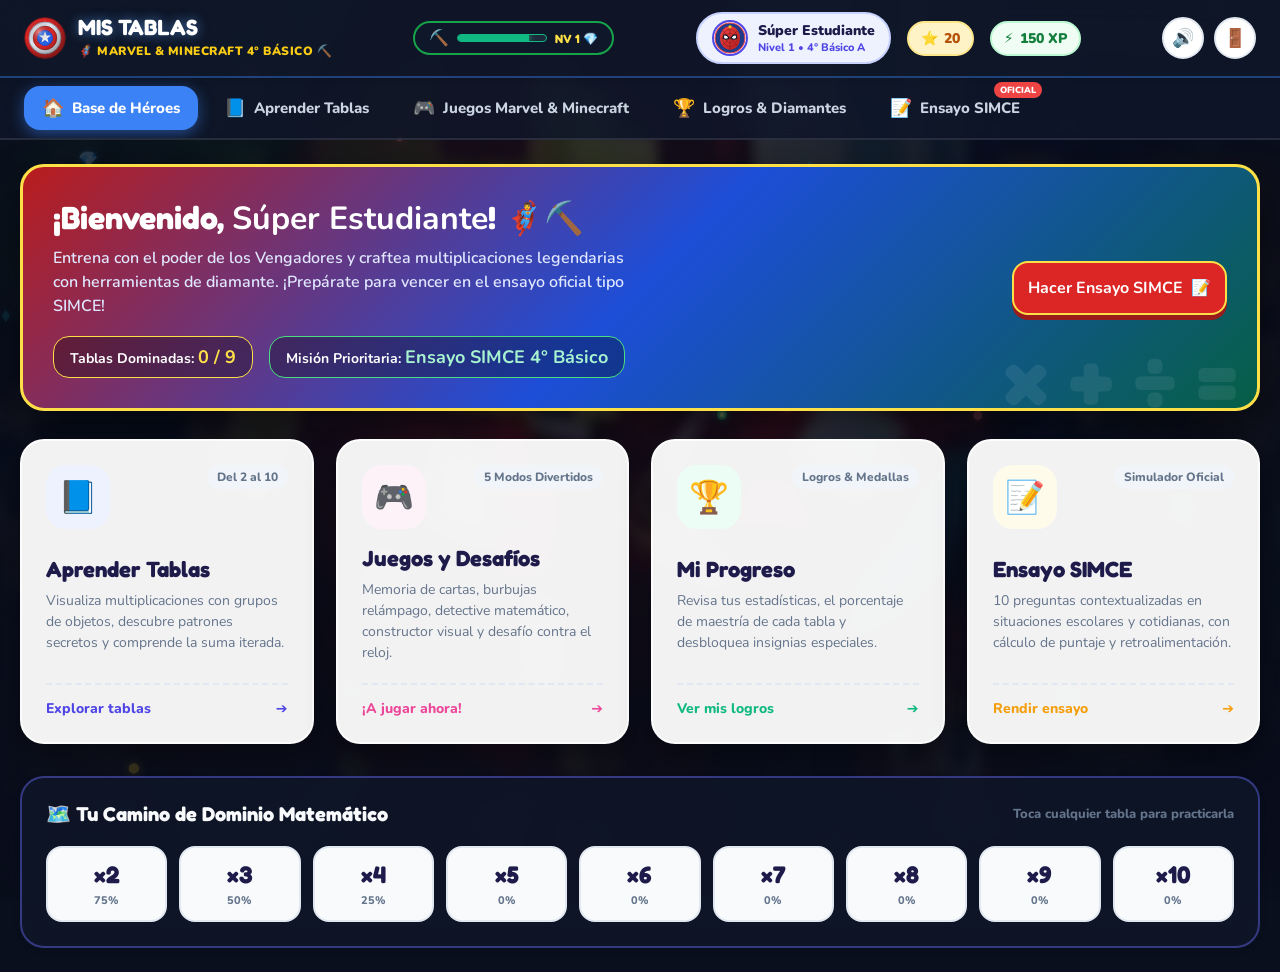
==== commit 6c1f23fe: "Add files via upload" ====
--- a/Sistema/index.html
+++ b/Sistema/index.html
@@ -16,25 +16,24 @@
   <!-- Canvas para Confeti de Celebración -->
   <canvas id="confettiCanvas"></canvas>
 
-  <!-- Canvas para Fondo Interactivo Temático Marvel & Minecraft -->
-  <canvas id="menuInteractiveCanvas"></canvas>
-
-  <!-- Fondo Escénico Animado y Desenfoque Temático Marvel & Minecraft -->
-  <div class="app-scenic-ambient-bg">
-    <div class="scenic-mesh-aurora"></div>
-    <!-- Personajes Heroicos y Bloques Flotando con Movimiento en el Fondo -->
-    <div class="scenic-floating-heroes">
-      <img src="IMAGEN/avatar_spiderman.svg" class="scenic-hero hero-1" alt="Spider-Man">
-      <img src="IMAGEN/avatar_gwen.svg" class="scenic-hero hero-2" alt="Ghost-Spider">
-      <img src="IMAGEN/avatar_ironman.svg" class="scenic-hero hero-3" alt="Iron Man">
-      <img src="IMAGEN/avatar_steve.svg" class="scenic-hero hero-4" alt="Steve">
-      <img src="IMAGEN/avatar_alex.svg" class="scenic-hero hero-5" alt="Alex">
-      <img src="IMAGEN/avatar_capitanamarvel.svg" class="scenic-hero hero-6" alt="Capitana Marvel">
-      <img src="IMAGEN/bloque_diamante.svg" class="scenic-hero block-1" alt="Diamante">
-      <img src="IMAGEN/bloque_minecraft.svg" class="scenic-hero block-2" alt="Bloque Minecraft">
-      <img src="IMAGEN/reactor_arc.svg" class="scenic-hero block-3" alt="Reactor">
-      <img src="IMAGEN/espada_diamante.svg" class="scenic-hero block-4" alt="Espada">
+  <!-- ========================================================================
+       ESCENARIO CINEMÁTICO: FONDO ATMOSFÉRICO MARVEL & MINECRAFT SUAVE Y BORROSO
+       ======================================================================== -->
+  <div class="scenic-3d-battlefield" id="scenicBattlefield">
+    <!-- Capa 1: Imagen Panorámica con Desenfoque Suave y Viñeta de Contraste -->
+    <div class="battlefield-layer-panorama">
+      <img src="IMAGEN/minec_avengers_poster.png" alt="Minecraft Marvel Scenic Background" class="panorama-battle-img" id="panoramaBattleImg">
+      <div class="panorama-vignette"></div>
+      <div class="slowmo-floating-clouds">
+        <div class="voxel-cloud cloud-1"></div>
+        <div class="voxel-cloud cloud-2"></div>
+      </div>
     </div>
+
+    <!-- Capa 2: Canvas Interactivo con Orbes XP, Rayos y Diamantes Cósmicos Sutiles -->
+    <canvas id="menuInteractiveCanvas"></canvas>
+
+    <!-- Capa 3: Filtro de Contraste Oscuro y Difuminado para Protección de Textos -->
     <div class="scenic-frosted-overlay"></div>
   </div>
 
@@ -135,8 +134,6 @@
     <section class="app-view active" id="view-menu">
       <!-- Hero Banner Marvel & Minecraft -->
       <div class="welcome-hero-banner" style="background: linear-gradient(135deg, #B91C1C 0%, #1D4ED8 50%, #065F46 100%); border: 3px solid #FDE047; position:relative;">
-        <img src="IMAGEN/bloque_diamante.svg" style="position:absolute; right:130px; top:15px; width:52px; height:52px; animation:bobCorner 3s infinite alternate;" alt="Diamante">
-        <img src="IMAGEN/escudo_marvel.svg" style="position:absolute; right:20px; top:15px; width:52px; height:52px; animation:bobCorner 3s infinite alternate 0.5s;" alt="Escudo">
         <div class="welcome-info">
           <h2>¡Bienvenido, <span id="heroNombreEstudiante">Héroe</span>! 🦸‍♂️⛏️</h2>
           <p>Entrena con el poder de los Vengadores y craftea multiplicaciones legendarias con herramientas de diamante. ¡Prepárate para vencer en el ensayo oficial tipo SIMCE!</p>
@@ -237,38 +234,114 @@
     </section>
 
     <!-- ----------------------------------------------------------------------
-         VISTA 2: APRENDER TABLAS (CONCRETO - PICTÓRICO - SIMBÓLICO)
+         VISTA 2: APRENDER TABLAS (CONCRETO - PICTÓRICO - SIMBÓLICO CON HÉROES)
          ---------------------------------------------------------------------- -->
     <section class="app-view" id="view-aprender">
       <!-- Selector Horizontal de Tablas -->
       <div class="table-learning-header">
-        <h2 style="font-size: 28px; margin-bottom: 6px;">📘 Taller Interactivo de Multiplicación</h2>
-        <p style="color:var(--text-muted); font-weight:700;">Selecciona una tabla para explorar sus grupos, patrones y secretos.</p>
+        <h2 style="font-size: 30px; margin-bottom: 6px;">📘 Academia de Multiplicación Marvel & Minecraft</h2>
+        <p style="color:#CBD5E1; font-weight:700;">Entrena con cada superhéroe mentor, craftea grupos interactivos y domina los secretos del 2 al 10.</p>
+      </div>
+
+      <!-- Barra de Estado de Desbloqueo del SIMCE en Aprender Tablas -->
+      <div class="simce-unlock-progress-banner" id="simceUnlockBanner">
+        <div class="simce-unlock-info">
+          <div class="simce-unlock-title">
+            <span class="simce-unlock-icon">🎯</span>
+            <strong>Misión Ensayo SIMCE:</strong>
+            <span id="simceUnlockStatusText">Completa el entrenamiento en las 9 tablas (del 2 al 10) para desbloquear el examen oficial.</span>
+          </div>
+          <div class="simce-unlock-counter" id="simceUnlockCounter">0 / 9 Tablas Dominadas</div>
+        </div>
+        <div class="simce-unlock-bar-track">
+          <div class="simce-unlock-bar-fill" id="simceUnlockBarFill" style="width: 0%;"></div>
+        </div>
       </div>
 
       <div class="table-selector-strip" id="tableSelectorStrip">
         <!-- Generado dinámicamente con JS (Tabla del 2 al 10) -->
       </div>
 
+      <!-- Banner del Mentor Heroico Activo de la Tabla -->
+      <div class="table-mentor-banner" id="tableMentorBanner">
+        <div class="mentor-avatar-badge">
+          <img id="mentorAvatarImg" src="IMAGEN/avatar_spiderman.svg" alt="Mentor">
+          <div class="mentor-pulse-ring"></div>
+        </div>
+        <div class="mentor-text-info">
+          <div class="mentor-universe-tag" id="mentorUniverseTag">MARVEL SPIDER-VERSE</div>
+          <h3 id="mentorNameTitle">Spider-Man & Ghost-Spider</h3>
+          <p id="mentorMottoText">"¡Lanza telarañas dobles a máxima velocidad! Multiplicar por 2 es calcular el doble exacto."</p>
+        </div>
+        <div class="mentor-actions-cluster">
+          <button type="button" class="btn-rhythm-action" id="btnRhythmWalkthrough" title="Entrenar la tabla en racha animada automática con música y chispas">
+            <span class="rhythm-icon">⚡</span>
+            <span>▶️ Racha Rítmica Animada</span>
+          </button>
+          <button type="button" class="btn-rhythm-action btn-master-table" id="btnMasterCurrentTable" title="Marcar esta tabla como dominada y avanzar hacia el SIMCE" style="background: linear-gradient(135deg, #10B981, #059669); border-color: #34D399;">
+            <span class="rhythm-icon">⭐</span>
+            <span id="btnMasterTableText">¡Marcar como Dominada!</span>
+          </button>
+        </div>
+      </div>
+
       <!-- Panel Dividido: Visualización Concreta vs Patrones y Práctica -->
       <div class="table-view-grid">
-        <!-- Columna Izquierda: Visualizador Pictórico de Grupos -->
+        <!-- Columna Izquierda: Visualizador 3D Interactivo y Grupos Animados -->
         <div class="card-visual-learning">
           <div class="visual-controls-bar">
             <div class="math-expression-big" id="mathExpressionDisplay">2 × 3 = 6</div>
             <div class="stepper-btn-group">
               <button class="btn-stepper" id="btnStepDown" title="Disminuir multiplicador">−</button>
               <button class="btn-stepper" id="btnStepUp" title="Aumentar multiplicador">+</button>
-              <button class="btn-stepper" id="btnToggleCommutative" title="Cambiar orden (Propiedad Conmutativa)" style="width: auto; padding: 0 12px; font-size: 13px; border-radius: var(--radius-full);">
-                🔄 Invertir
+              <button class="btn-stepper" id="btnToggleCommutative" title="Cambiar orden (Propiedad Conmutativa en 3D)" style="width: auto; padding: 0 14px; font-size: 13px; border-radius: var(--radius-full);">
+                🔄 Invertir 3D
               </button>
             </div>
           </div>
 
-          <!-- Escenario Pictórico de Canastas / Objetos -->
-          <div class="groups-stage-box" id="groupsStageBox">
-            <!-- Canastas con objetos SVG / Emojis se insertan dinámicamente -->
-          </div>
+          <!-- Selector de Modo de Aprendizaje: Cubos 3D vs Grupos -->
+          <div class="learning-mode-selector">
+            <button type="button" class="btn-mode-tab active" id="btnMode3D">
+              <span>🧊</span> Modo Cubos 3D Voxel (Girar y Mover)
+            </button>
+            <button type="button" class="btn-mode-tab" id="btnModeGrupos">
+              <span>📦</span> Modo Grupos del Mentor
+            </button>
+          </div>
+
+          <!-- Controles del Escenario 3D Interactivo -->
+          <div class="voxel-3d-toolbar" id="voxel3DToolbar">
+            <button type="button" class="btn-3d-tool active" id="btnToggleAutoSpin" title="Activar / Pausar giro continuo en 3D">
+              <span>🔄</span> Auto-Giro
+            </button>
+            <button type="button" class="btn-3d-tool" id="btnExplode3DCubes" title="Separar los grupos de cubos para ver cada grupo claramente">
+              <span>💥</span> Separar Grupos
+            </button>
+            <button type="button" class="btn-3d-tool" id="btnReset3DView" title="Volver a la perspectiva isométrica">
+              <span>🎯</span> Centrar Vista
+            </button>
+          </div>
+
+          <!-- Guía Interactiva para Tocar, Arrastrar y Contar -->
+          <div class="interactive-tap-guide" id="interactiveTapGuide">
+            <span>🖱️ <strong>Arrastra con el ratón o desliza con el dedo</strong> para girar en 360° en 3D • ¡Toca cualquier cubo para contarlo con notas musicales! 🎵</span>
+          </div>
+
+          <!-- Escenario 3D Voxel Interactivo (Con perspectiva real y rotación 360°) -->
+          <div class="voxel-3d-viewport" id="voxel3DViewport" title="Haz clic y arrastra para rotar los cubos en 3D">
+            <div class="voxel-3d-scene" id="voxel3DScene">
+              <!-- Cubos 3D inyectados dinámicamente con JS -->
+            </div>
+          </div>
+
+          <!-- Escenario Pictórico Alternativo de Grupos Stark / Cofres Minecraft -->
+          <div class="groups-stage-box" id="groupsStageBox" style="display:none;">
+            <!-- Pods con objetos animados se insertan dinámicamente -->
+          </div>
+
+          <!-- Chip de Conteo Interactivo en Vivo -->
+          <div class="interactive-count-chip" id="interactiveCountChip" style="display:none;"></div>
 
           <!-- Representación Simbólica (Suma Iterada) -->
           <div class="iterated-sum-box" id="iteratedSumDisplay">
@@ -276,11 +349,11 @@
           </div>
         </div>
 
-        <!-- Columna Derecha: Patrones, Trucos y Desafío Rápido -->
+        <!-- Columna Derecha: Patrones, Trucos 3D y Desafío Rápido -->
         <div class="card-table-practice">
-          <div class="tip-banner-card">
+          <div class="tip-banner-card" id="tipBannerCard">
             <div class="tip-banner-header">
-              <span>✨</span>
+              <span id="tipBannerIcon">✨</span>
               <span id="tablaTituloActivo">Tabla del 2</span>
             </div>
             <p class="tip-banner-text" id="tablaPatronActivo">
@@ -298,11 +371,11 @@
           </div>
 
           <!-- Botones de Acción -->
-          <div style="display: flex; gap: 10px; margin-top: auto;">
+          <div style="display: flex; gap: 10px; margin-top: auto; flex-wrap: wrap;">
             <button type="button" class="btn-stepper" id="btnPistaHeroica" style="width:auto; padding:0 14px; border-radius:var(--radius-md); font-size:14px;" title="Pedir pista heroica">
               🛡️ Pista Heroica
             </button>
-            <button type="button" class="btn-launch-quiz" id="btnLaunchTableQuiz">
+            <button type="button" class="btn-launch-quiz" id="btnLaunchTableQuiz" style="flex:1;">
               <span>🎯 Desafío Rápido</span>
             </button>
           </div>
@@ -384,10 +457,21 @@
           </div>
         </div>
 
-        <!-- Subpantalla 1: Memoria -->
+        <!-- Subpantalla 1: Memoria de Héroes y Bloques -->
         <div class="game-specific-container" id="arenaMemoria">
-          <div style="text-align:center; margin-bottom:16px;">
-            <span style="font-weight:800; color:var(--text-muted); font-size:16px;">Movimientos realizados: <strong id="memoryMovesCount" style="color:var(--primary); font-size:20px;">0</strong></span>
+          <div class="memory-top-hud">
+            <div class="stat-pill" style="background:#0F172A; border:2px solid #38BDF8; color:#7DD3FC;">
+              <span>🃏 Movimientos:</span> <strong id="memoryMovesCount" style="color:#FFFFFF; font-size:18px;">0</strong>
+            </div>
+            <div class="stat-pill" style="background:#0F172A; border:2px solid #F59E0B; color:#FDE047;">
+              <span>🔥 Racha:</span> <strong id="memoryStreakCount" style="color:#FFFFFF; font-size:18px;">0x</strong>
+            </div>
+            <div class="stat-pill" style="background:#0F172A; border:2px solid #10B981; color:#A7F3D0;">
+              <span>⭐ Parejas:</span> <strong id="memoryPairsFound" style="color:#FFFFFF; font-size:18px;">0 / 6</strong>
+            </div>
+          </div>
+          <div class="memory-instruction-banner">
+            <span>✨ ¡Encuentra cada cálculo de multiplicación con su resultado legendario de Marvel & Minecraft! ✨</span>
           </div>
           <div class="memory-board" id="memoryBoard"></div>
         </div>
@@ -453,21 +537,71 @@
           </button>
         </div>
 
-        <!-- Subpantalla 4: Misión S.H.I.E.L.D. y Aldea -->
+        <!-- Subpantalla 4: Misión S.H.I.E.L.D. y Aldea (Carpeta 3D Clasificada) -->
         <div class="game-specific-container" id="arenaDetective">
-          <div class="detective-wrapper">
-            <div class="detective-badge-header" style="background:#0F172A; border:3px solid #F59E0B; color:#FFFFFF;">
-              <span style="font-size:42px;">📁</span>
-              <div>
-                <h3 style="font-size:22px; color:#FDE047;">Dossier Clasificado de S.H.I.E.L.D. & Aldea Secreta</h3>
-                <p style="font-size:14px; font-weight:700; color:#E2E8F0;">Informes interceptados por Nick Fury y el Aldeano Sabio. ¡Descubre el código culpable!</p>
+          <div class="detective-header-bar">
+            <div class="detective-case-level-pill" id="detectiveLevelPill">
+              <span>📁 EXPEDIENTE S.H.I.E.L.D.:</span>
+              <strong id="detectiveCaseLevelText" style="color:#FDE047;">CASO #1 (NIVEL 1 DE 5)</strong>
+            </div>
+            <button type="button" class="btn-folder-toggle" id="btnToggleFolderManual" title="Abrir o doblar la carpeta clasificada">
+              <span id="folderToggleIcon">📂</span>
+              <span id="folderToggleText">Abrir Carpeta</span>
+            </button>
+          </div>
+
+          <!-- Componente Carpeta Clasificada 3D S.H.I.E.L.D. & Aldea -->
+          <div class="shield-dossier-wrapper" id="shieldDossierWrapper">
+            <div class="shield-dossier-folder closed" id="shieldDossierFolder">
+              <!-- Pestaña Superior de la Carpeta Manila -->
+              <div class="folder-top-tab">
+                <span class="folder-tab-seal">🛡️ S.H.I.E.L.D.</span>
+                <span class="folder-tab-code" id="folderTabCode">EXPEDIENTE SECRETO #001</span>
+                <span class="folder-tab-badge">💎 ALDEA</span>
               </div>
-            </div>
-
-            <div class="clues-list" id="detectiveCluesList"></div>
-
-            <h4 style="font-size:19px; margin-bottom:12px; text-align:center;">¿Cuál es el número sospechoso?</h4>
-            <div class="detective-options-grid" id="detectiveSuspectsGrid"></div>
+
+              <!-- Tapa Frontal Abatible en 3D (Cerrada al inicio, se abre al tocar) -->
+              <div class="folder-front-flap" id="folderFrontFlap">
+                <div class="flap-insignia-center">
+                  <img src="IMAGEN/escudo_marvel.svg" class="flap-shield-logo" alt="Escudo">
+                  <div class="flap-classified-stamp">ALTO SECRETO</div>
+                  <div class="flap-mission-title" id="flapMissionTitle">MISIÓN: SOSPECHOSO MATEMÁTICO</div>
+                  <div class="flap-agency-label">DIVISIÓN MATEMÁTICA INTERDIMENSIONAL • 4° BÁSICO</div>
+                </div>
+                <div class="folder-tap-prompt-pulse">
+                  <span class="prompt-finger">👆</span>
+                  <span class="prompt-text">¡TOCA LA CARPETA PARA DESCLASIFICAR Y ABRIR EL CASO!</span>
+                  <span class="prompt-icon">📂</span>
+                </div>
+              </div>
+
+              <!-- Documento Interior Deslizante (Sale al abrirse la carpeta) -->
+              <div class="dossier-paper-sheet" id="dossierPaperSheet">
+                <div class="sheet-confidential-header">
+                  <div class="sheet-header-left">
+                    <span class="sheet-shield-badge">S.H.I.E.L.D. & ALDEA REPORT</span>
+                    <h3 id="dossierCaseTitle">INFORME DE VIGILANCIA: CÓDIGO SOSPECHOSO</h3>
+                  </div>
+                  <div class="sheet-stamp-top">CONFIDENCIAL</div>
+                </div>
+
+                <div class="sheet-clues-section">
+                  <div class="sheet-clues-title">🔍 PISTAS DE NICK FURY Y EL ALDEANO SABIO:</div>
+                  <div class="clues-list" id="detectiveCluesList"></div>
+                </div>
+
+                <div class="sheet-suspects-section">
+                  <h4 class="sheet-question-text">¿Cuál es el número sospechoso que cumple todas las pistas?</h4>
+                  <div class="detective-options-grid" id="detectiveSuspectsGrid"></div>
+                </div>
+
+                <!-- Gran Sello Animado de CASO RESUELTO -->
+                <div class="case-resolved-stamp" id="caseResolvedStamp" style="display:none;">
+                  <span>¡CASO RESUELTO!</span>
+                  <small>VERIFICADO POR S.H.I.E.L.D. ✔️</small>
+                </div>
+              </div>
+            </div>
           </div>
         </div>
 
@@ -583,14 +717,19 @@
          VISTA 5: ENSAYO MATEMÁTICO TIPO SIMCE 4° BÁSICO
          ---------------------------------------------------------------------- -->
     <section class="app-view" id="view-simce">
-      <!-- Banner Oficial SIMCE -->
-      <div class="simce-header-banner">
+      <!-- Banner Oficial SIMCE Marvel & Minecraft -->
+      <div class="simce-header-banner" style="background: linear-gradient(135deg, #1E1B4B 0%, #1E3A8A 50%, #064E3B 100%); border: 3px solid #FDE047;">
         <div class="simce-header-info">
-          <h2><span>🇨🇱</span> Ensayo Matemático Tipo SIMCE • 4° Básico</h2>
-          <p>Situaciones contextualizadas de la vida cotidiana para evaluar la multiplicación y resolución de problemas.</p>
-        </div>
-        <div class="simce-counter-pill" id="simceCounterPill">
-          0 de 10 respondidas
+          <h2><span>🛡️ 🇨🇱 ⛏️</span> Ensayo Matemático SIMCE • Misiones Marvel & Minecraft</h2>
+          <p>Resuelve las 10 misiones estratégicas de multiplicación en el universo de los Vengadores y el Overworld de 4° Básico.</p>
+        </div>
+        <div class="simce-hud-indicators">
+          <div class="simce-hearts-row" id="simceHeartsRow" title="10 Misiones Heroicas">
+            ❤️❤️❤️❤️❤️❤️❤️❤️❤️❤️
+          </div>
+          <div class="simce-counter-pill" id="simceCounterPill">
+            0 de 10 misiones listas
+          </div>
         </div>
       </div>
 
@@ -599,7 +738,7 @@
         <!-- Sidebar Izquierdo: Lista de Preguntas 1 a 10 -->
         <aside class="simce-sidebar">
           <div class="simce-sidebar-title">
-            <strong>Preguntas</strong>
+            <strong>Misiones Vengadores & Minecraft</strong>
             <span style="font-size:12px; color:var(--text-muted);">10 en total</span>
           </div>
 
@@ -610,7 +749,7 @@
           <div class="simce-legend">
             <div class="legend-item">
               <div class="legend-dot" style="background:#ECFDF5; border:1px solid #10B981;"></div>
-              <span>Respondida</span>
+              <span>Misión Lista</span>
             </div>
             <div class="legend-item">
               <div class="legend-dot" style="background:#F8FAFC; border:1px solid #CBD5E1;"></div>
@@ -618,7 +757,7 @@
             </div>
             <div class="legend-item">
               <div class="legend-dot" style="background:#EFF6FF; border:1px solid #3B82F6;"></div>
-              <span>Pregunta Actual</span>
+              <span>Misión Activa</span>
             </div>
           </div>
 
@@ -631,7 +770,7 @@
         <div class="simce-question-card">
           <div class="question-header-row">
             <span class="question-context-badge" id="simceContextBadge">Contexto</span>
-            <span class="question-number-badge" id="simceQuestionBadge">Pregunta 1 de 10</span>
+            <span class="question-number-badge" id="simceQuestionBadge">Misión 1 de 10</span>
           </div>
 
           <div class="question-text" id="simceQuestionText">
--- a/Sistema/CSS/style.css
+++ b/Sistema/CSS/style.css
@@ -547,6 +547,68 @@
   scrollbar-width: thin;
 }
 
+/* Banner de progreso de desbloqueo del SIMCE */
+.simce-unlock-progress-banner {
+  background: linear-gradient(135deg, rgba(30, 41, 59, 0.95), rgba(15, 23, 42, 0.98));
+  border: 2px solid #F59E0B;
+  box-shadow: 0 8px 24px rgba(245, 158, 11, 0.25), inset 0 1px 0 rgba(255, 255, 255, 0.1);
+  border-radius: var(--radius-lg);
+  padding: 16px 22px;
+  margin-bottom: 20px;
+  display: flex;
+  flex-direction: column;
+  gap: 10px;
+}
+
+.simce-unlock-info {
+  display: flex;
+  align-items: center;
+  justify-content: space-between;
+  flex-wrap: wrap;
+  gap: 12px;
+}
+
+.simce-unlock-title {
+  display: flex;
+  align-items: center;
+  gap: 8px;
+  font-size: 15px;
+  color: #F8FAFC;
+}
+
+.simce-unlock-icon {
+  font-size: 22px;
+}
+
+.simce-unlock-counter {
+  background: #B45309;
+  color: #FEF3C7;
+  font-family: 'Fredoka', cursive;
+  font-size: 14px;
+  font-weight: 900;
+  padding: 5px 14px;
+  border-radius: var(--radius-full);
+  border: 1px solid #FDE047;
+  letter-spacing: 0.5px;
+}
+
+.simce-unlock-bar-track {
+  width: 100%;
+  height: 12px;
+  background: rgba(255, 255, 255, 0.12);
+  border-radius: 999px;
+  overflow: hidden;
+  border: 1px solid rgba(245, 158, 11, 0.4);
+}
+
+.simce-unlock-bar-fill {
+  height: 100%;
+  background: linear-gradient(90deg, #F59E0B, #10B981, #34D399);
+  border-radius: 999px;
+  transition: width 0.6s cubic-bezier(0.34, 1.56, 0.64, 1);
+  box-shadow: 0 0 12px rgba(16, 185, 129, 0.8);
+}
+
 .btn-select-table {
   padding: 10px 20px;
   border-radius: var(--radius-full);
@@ -559,6 +621,9 @@
   cursor: pointer;
   white-space: nowrap;
   transition: all 0.2s ease;
+  display: flex;
+  align-items: center;
+  gap: 8px;
 }
 
 .btn-select-table:hover {
@@ -571,6 +636,29 @@
   color: #FFFFFF;
   border-color: var(--primary);
   box-shadow: 0 4px 12px rgba(79, 70, 229, 0.3);
+}
+
+.btn-select-table.mastered {
+  border-color: #10B981;
+  background: #ECFDF5;
+  color: #065F46;
+}
+
+.btn-select-table.mastered.active {
+  background: #059669;
+  color: #FFFFFF;
+  border-color: #34D399;
+  box-shadow: 0 4px 14px rgba(16, 185, 129, 0.45);
+}
+
+/* Botón de maestría de tabla */
+.btn-master-table {
+  transition: transform 0.2s ease, box-shadow 0.2s ease;
+}
+
+.btn-master-table:hover {
+  transform: translateY(-2px);
+  box-shadow: 0 8px 18px rgba(16, 185, 129, 0.4);
 }
 
 /* Panel Central de la Tabla */
@@ -968,8 +1056,13 @@
 
 .memory-card-front, .memory-card-back {
   position: absolute;
+  top: 0;
+  left: 0;
   width: 100%;
   height: 100%;
+  inset: 0;
+  margin: 0;
+  box-sizing: border-box;
   -webkit-backface-visibility: hidden;
   backface-visibility: hidden;
   border-radius: var(--radius-md);
@@ -985,6 +1078,8 @@
   color: #FFFFFF;
   border: 3px solid #C7D2FE;
   font-size: 32px;
+  transform: rotateY(0deg);
+  z-index: 2;
 }
 
 .memory-card-back {
@@ -995,6 +1090,17 @@
   font-size: 22px;
   font-weight: 700;
   color: var(--text-dark);
+  z-index: 1;
+}
+
+.memory-card.flipped .memory-card-front,
+.memory-card.matched .memory-card-front {
+  z-index: 1;
+}
+
+.memory-card.flipped .memory-card-back,
+.memory-card.matched .memory-card-back {
+  z-index: 2;
 }
 
 .memory-card.matched .memory-card-back {
@@ -2200,81 +2306,1018 @@
 }
 
 /* ==========================================================================
-   FONDO ESCÉNICO CINEMÁTICO ANIMADO Y DESENFOCADO (MARVEL & MINECRAFT)
+   ESCENARIO CINEMÁTICO: FONDO ATMOSFÉRICO MARVEL & MINECRAFT SUAVE Y BORROSO
    ========================================================================== */
-.app-scenic-ambient-bg {
+.scenic-3d-battlefield {
   position: fixed;
   inset: 0;
   width: 100vw;
   height: 100vh;
-  z-index: 0;
+  z-index: -1;
   pointer-events: none;
   overflow: hidden;
-}
-
-/* Malla de Aurora Cósmica animada en movimiento continuo */
-.scenic-mesh-aurora {
+  background-color: #030712;
+}
+
+/* Capa 1: Imagen Panorámica con Desenfoque Suave y Movimiento Lento */
+.battlefield-layer-panorama {
   position: absolute;
-  inset: -20%;
-  width: 140%;
-  height: 140%;
-  background: 
-    radial-gradient(circle at 15% 20%, rgba(30, 58, 138, 0.55) 0%, transparent 40%),
-    radial-gradient(circle at 85% 15%, rgba(220, 38, 38, 0.45) 0%, transparent 45%),
-    radial-gradient(circle at 75% 75%, rgba(5, 150, 105, 0.5) 0%, transparent 40%),
-    radial-gradient(circle at 20% 85%, rgba(124, 58, 237, 0.5) 0%, transparent 45%),
-    radial-gradient(circle at 50% 50%, rgba(14, 116, 144, 0.4) 0%, transparent 50%),
-    linear-gradient(135deg, #0F172A 0%, #1E1B4B 40%, #064E3B 70%, #1E293B 100%);
-  filter: blur(45px);
-  animation: scenicAuroraPan 22s infinite ease-in-out alternate;
-}
-
-@keyframes scenicAuroraPan {
-  0% { transform: scale(1) translate(0, 0) rotate(0deg); }
-  50% { transform: scale(1.1) translate(-3%, 2%) rotate(2deg); }
-  100% { transform: scale(1.05) translate(2%, -3%) rotate(-2deg); }
-}
-
-/* Personajes y Bloques Flotando en el Fondo */
-.scenic-floating-heroes {
+  inset: -10%;
+  width: 120%;
+  height: 120%;
+  animation: slowmoPanoramaDrift 35s infinite ease-in-out alternate;
+  will-change: transform;
+  pointer-events: none;
+}
+
+.panorama-battle-img {
+  width: 100%;
+  height: 100%;
+  object-fit: cover;
+  object-position: center 30%;
+  filter: blur(5px) saturate(1.2) brightness(0.52) contrast(1.08);
+  transform: scale(1.15);
+  display: block;
+  transform-origin: center center;
+  will-change: transform;
+  transition: transform 0.05s ease-out;
+}
+
+@keyframes slowmoPanoramaDrift {
+  0% { transform: scale(1.02) translate3d(0, 0, 0); }
+  50% { transform: scale(1.06) translate3d(-15px, 10px, 0); }
+  100% { transform: scale(1.03) translate3d(12px, -12px, 0); }
+}
+
+.panorama-vignette {
+  position: absolute;
+  inset: 0;
+  background: radial-gradient(circle at 50% 40%, rgba(15, 23, 42, 0.25) 0%, rgba(3, 7, 18, 0.8) 75%, rgba(3, 7, 18, 0.98) 100%);
+  pointer-events: none;
+}
+
+/* Nubes Voxel Minecraft Flotantes Suaves */
+.slowmo-floating-clouds {
   position: absolute;
   inset: 0;
   overflow: hidden;
-}
-
-.scenic-hero {
+  pointer-events: none;
+}
+
+.voxel-cloud {
   position: absolute;
-  user-select: none;
-  pointer-events: none;
-  opacity: 0.52;
-  filter: blur(1.5px) drop-shadow(0 12px 30px rgba(0, 0, 0, 0.8));
-  animation: heroAmbientDrift 14s infinite ease-in-out alternate;
-}
-
-.scenic-hero.hero-1 { top: 10%; left: 5%; width: 105px; animation-duration: 16s; }
-.scenic-hero.hero-2 { top: 20%; right: 7%; width: 100px; animation-duration: 18s; animation-delay: -3s; }
-.scenic-hero.hero-3 { top: 62%; left: 3%; width: 110px; animation-duration: 15s; animation-delay: -6s; }
-.scenic-hero.hero-4 { bottom: 12%; right: 8%; width: 105px; animation-duration: 17s; animation-delay: -2s; }
-.scenic-hero.hero-5 { top: 46%; right: 3%; width: 100px; animation-duration: 19s; animation-delay: -8s; }
-.scenic-hero.hero-6 { bottom: 22%; left: 7%; width: 106px; animation-duration: 14s; animation-delay: -5s; }
-.scenic-hero.block-1 { top: 35%; left: 12%; width: 68px; animation-duration: 12s; animation-delay: -4s; }
-.scenic-hero.block-2 { top: 7%; right: 20%; width: 68px; animation-duration: 13s; animation-delay: -7s; }
-.scenic-hero.block-3 { bottom: 6%; left: 20%; width: 62px; animation-duration: 11s; animation-delay: -1s; }
-.scenic-hero.block-4 { bottom: 32%; right: 16%; width: 70px; animation-duration: 15s; animation-delay: -9s; }
-
-@keyframes heroAmbientDrift {
-  0% { transform: translateY(0px) rotate(0deg) scale(1); }
-  50% { transform: translateY(-24px) rotate(6deg) scale(1.08); }
-  100% { transform: translateY(12px) rotate(-6deg) scale(0.96); }
-}
-
-/* Capa de Desenfoque y Vidrio Frosted para que los textos sean 100% nítidos */
+  background: rgba(255, 255, 255, 0.1);
+  box-shadow: 0 0 16px rgba(255, 255, 255, 0.08);
+  border-radius: 4px;
+}
+
+.voxel-cloud.cloud-1 {
+  top: 14%;
+  left: -20%;
+  width: 180px;
+  height: 38px;
+  animation: floatCloudSlow 55s linear infinite;
+}
+
+.voxel-cloud.cloud-2 {
+  top: 28%;
+  right: -25%;
+  width: 240px;
+  height: 48px;
+  animation: floatCloudSlow 75s linear infinite reverse;
+}
+
+@keyframes floatCloudSlow {
+  0% { transform: translateX(0); }
+  100% { transform: translateX(130vw); }
+}
+
+/* Filtro de contraste oscuro y suave para que los textos nunca se tapen */
 .scenic-frosted-overlay {
   position: absolute;
   inset: 0;
-  backdrop-filter: blur(8px);
-  -webkit-backdrop-filter: blur(8px);
-  background: rgba(15, 23, 42, 0.40);
+  background: radial-gradient(circle at 50% 35%, rgba(15, 23, 42, 0.45) 0%, rgba(10, 15, 30, 0.82) 85%);
+  pointer-events: none;
+}
+
+/* ==========================================================================
+   APRENDER TABLAS: SELECTOR DE MODOS & ESCENARIO 3D VOXEL INTERACTIVO
+   ========================================================================== */
+.learning-mode-selector {
+  display: flex;
+  gap: 10px;
+  margin-bottom: 14px;
+  background: rgba(15, 23, 42, 0.6);
+  padding: 6px;
+  border-radius: var(--radius-full);
+  border: 1px solid rgba(56, 189, 248, 0.25);
+  justify-content: center;
+}
+
+.btn-mode-tab {
+  background: transparent;
+  color: #94A3B8;
+  border: none;
+  font-family: 'Fredoka', cursive;
+  font-size: 14px;
+  font-weight: 800;
+  padding: 8px 18px;
+  border-radius: var(--radius-full);
+  cursor: pointer;
+  display: inline-flex;
+  align-items: center;
+  gap: 8px;
+  transition: all 0.2s ease;
+}
+
+.btn-mode-tab:hover {
+  color: #F8FAFC;
+  background: rgba(255, 255, 255, 0.08);
+}
+
+.btn-mode-tab.active {
+  background: linear-gradient(135deg, #0284C7, #0369A1);
+  color: #FFFFFF;
+  box-shadow: 0 4px 12px rgba(2, 132, 199, 0.4);
+}
+
+/* Barra de herramientas para el Escenario 3D */
+.voxel-3d-toolbar {
+  display: flex;
+  justify-content: center;
+  gap: 10px;
+  margin-bottom: 12px;
+  flex-wrap: wrap;
+}
+
+.btn-3d-tool {
+  background: #1E293B;
+  color: #E2E8F0;
+  border: 1px solid #475569;
+  font-family: 'Fredoka', cursive;
+  font-size: 13px;
+  font-weight: 800;
+  padding: 6px 14px;
+  border-radius: var(--radius-full);
+  cursor: pointer;
+  display: inline-flex;
+  align-items: center;
+  gap: 6px;
+  transition: all 0.2s ease;
+}
+
+.btn-3d-tool:hover {
+  background: #334155;
+  border-color: #38BDF8;
+  color: #FFFFFF;
+  transform: translateY(-2px);
+}
+
+.btn-3d-tool.active {
+  background: #0284C7;
+  border-color: #38BDF8;
+  color: #FFFFFF;
+  box-shadow: 0 0 10px rgba(56, 189, 248, 0.5);
+}
+
+/* Viewport 3D con Perspectiva Real */
+.voxel-3d-viewport {
+  position: relative;
+  width: 100%;
+  min-height: 330px;
+  perspective: 900px;
+  display: flex;
+  align-items: center;
+  justify-content: center;
+  background: radial-gradient(circle at 50% 50%, rgba(15, 23, 42, 0.95) 0%, rgba(3, 7, 18, 0.98) 100%);
+  border: 2px solid #38BDF8;
+  border-radius: var(--radius-lg);
+  box-shadow: inset 0 0 30px rgba(0,0,0,0.8), 0 8px 24px rgba(0,0,0,0.4);
+  cursor: grab;
+  user-select: none;
+  touch-action: none;
+  overflow: hidden;
+  margin-bottom: 14px;
+}
+
+.voxel-3d-viewport:active {
+  cursor: grabbing;
+}
+
+/* Escena 3D interna donde orbitan los cubos */
+.voxel-3d-scene {
+  position: relative;
+  width: 0;
+  height: 0;
+  transform-style: preserve-3d;
+  transition: transform 0.08s ease-out;
+}
+
+.voxel-3d-scene.auto-spinning {
+  animation: slowVoxelOrbit 18s linear infinite;
+}
+
+@keyframes slowVoxelOrbit {
+  0% { transform: rotateX(-20deg) rotateY(0deg); }
+  100% { transform: rotateX(-20deg) rotateY(360deg); }
+}
+
+/* Grupos de Cubos 3D */
+.cube-3d-group {
+  position: absolute;
+  transform-style: preserve-3d;
+  display: flex;
+  gap: 16px;
+  align-items: center;
+  justify-content: center;
+  transition: transform 0.4s cubic-bezier(0.34, 1.56, 0.64, 1);
+}
+
+/* Cubo 3D Voxel Individual */
+.cube-3d {
+  position: relative;
+  width: 44px;
+  height: 44px;
+  transform-style: preserve-3d;
+  cursor: pointer;
+  transition: transform 0.25s cubic-bezier(0.34, 1.56, 0.64, 1);
+}
+
+.cube-3d:hover {
+  transform: scale3d(1.22, 1.22, 1.22) !important;
+}
+
+.cube-3d.active-tap {
+  animation: cubeJumpNote 0.45s cubic-bezier(0.175, 0.885, 0.32, 1.275);
+}
+
+@keyframes cubeJumpNote {
+  0% { transform: scale3d(1, 1, 1) translateZ(0); }
+  50% { transform: scale3d(1.35, 1.35, 1.35) translateZ(35px); filter: brightness(1.6); }
+  100% { transform: scale3d(1, 1, 1) translateZ(0); }
+}
+
+/* Caras del Cubo 3D con Sombras de Iluminación Auténticas */
+.cube-face {
+  position: absolute;
+  width: 44px;
+  height: 44px;
+  border: 2px solid rgba(255, 255, 255, 0.4);
+  box-shadow: inset 0 0 10px rgba(0, 0, 0, 0.45);
+  backface-visibility: visible;
+  display: flex;
+  align-items: center;
+  justify-content: center;
+  font-family: 'Fredoka', cursive;
+  font-size: 15px;
+  font-weight: 900;
+  color: #FFFFFF;
+  text-shadow: 0 1px 3px rgba(0,0,0,0.8);
+}
+
+.cube-face.face-front {
+  transform: translateZ(22px);
+  background: linear-gradient(135deg, #0EA5E9, #0284C7);
+}
+
+.cube-face.face-back {
+  transform: rotateY(180deg) translateZ(22px);
+  background: linear-gradient(135deg, #0369A1, #075985);
+  filter: brightness(0.8);
+}
+
+.cube-face.face-right {
+  transform: rotateY(90deg) translateZ(22px);
+  background: linear-gradient(135deg, #0284C7, #0369A1);
+  filter: brightness(0.88);
+}
+
+.cube-face.face-left {
+  transform: rotateY(-90deg) translateZ(22px);
+  background: linear-gradient(135deg, #0369A1, #0c4a6e);
+  filter: brightness(0.75);
+}
+
+.cube-face.face-top {
+  transform: rotateX(90deg) translateZ(22px);
+  background: linear-gradient(135deg, #38BDF8, #0EA5E9);
+  filter: brightness(1.15);
+  box-shadow: inset 0 0 12px rgba(255, 255, 255, 0.6);
+}
+
+.cube-face.face-bottom {
+  transform: rotateX(-90deg) translateZ(22px);
+  background: linear-gradient(135deg, #075985, #082f49);
+  filter: brightness(0.65);
+}
+
+/* Variantes de Color de Cubo 3D por Mentor */
+.cube-theme-ironman .cube-face.face-front { background: linear-gradient(135deg, #EF4444, #DC2626); }
+.cube-theme-ironman .cube-face.face-top { background: linear-gradient(135deg, #FDE047, #F59E0B); }
+.cube-theme-ironman .cube-face.face-right { background: linear-gradient(135deg, #B91C1C, #991B1B); }
+
+.cube-theme-hulk .cube-face.face-front { background: linear-gradient(135deg, #22C55E, #16A34A); }
+.cube-theme-hulk .cube-face.face-top { background: linear-gradient(135deg, #4ADE80, #22C55E); }
+.cube-theme-hulk .cube-face.face-right { background: linear-gradient(135deg, #15803D, #166534); }
+
+.cube-theme-thor .cube-face.face-front { background: linear-gradient(135deg, #3B82F6, #2563EB); }
+.cube-theme-thor .cube-face.face-top { background: linear-gradient(135deg, #93C5FD, #60A5FA); }
+.cube-theme-thor .cube-face.face-right { background: linear-gradient(135deg, #1D4ED8, #1E40AF); }
+
+.cube-theme-cap .cube-face.face-front { background: linear-gradient(135deg, #2563EB, #1D4ED8); }
+.cube-theme-cap .cube-face.face-top { background: linear-gradient(135deg, #F87171, #EF4444); }
+.cube-theme-cap .cube-face.face-right { background: linear-gradient(135deg, #1E3A8A, #172554); }
+
+/* ==========================================================================
+   MINIJUEGO 1: MEMORIA DE HÉROES Y BLOQUES (VIBRANTE, COLORIDO Y ÉPICO)
+   ========================================================================== */
+.memory-top-hud {
+  display: flex;
+  justify-content: center;
+  align-items: center;
+  gap: 16px;
+  margin-bottom: 14px;
+  flex-wrap: wrap;
+}
+
+.memory-instruction-banner {
+  text-align: center;
+  font-size: 13px;
+  font-weight: 800;
+  color: #38BDF8;
+  background: rgba(15, 23, 42, 0.7);
+  border: 1px dashed #38BDF8;
+  border-radius: var(--radius-md);
+  padding: 8px 16px;
+  margin-bottom: 16px;
+  max-width: 680px;
+  margin-left: auto;
+  margin-right: auto;
+}
+
+/* Cara Posterior (Cerrada) con Holograma Vengadores & Minecraft */
+.memory-card-front {
+  background: radial-gradient(circle at 50% 50%, #1E1B4B 0%, #0F172A 100%) !important;
+  border: 3px solid #38BDF8 !important;
+  color: #FDE047 !important;
+  position: absolute !important;
+  top: 0 !important;
+  left: 0 !important;
+  width: 100% !important;
+  height: 100% !important;
+  inset: 0 !important;
+  margin: 0 !important;
+  box-sizing: border-box !important;
+  overflow: hidden;
+  box-shadow: 0 6px 14px rgba(0, 0, 0, 0.4);
+}
+
+.memory-card-front::before {
+  content: '';
+  position: absolute;
+  inset: -100%;
+  background: linear-gradient(45deg, transparent 40%, rgba(56, 189, 248, 0.3) 50%, transparent 60%);
+  animation: holoSheen 4s infinite linear;
+}
+
+@keyframes holoSheen {
+  0% { transform: translateX(-100%) translateY(-100%); }
+  100% { transform: translateX(100%) translateY(100%); }
+}
+
+.card-back-crest {
+  display: flex;
+  flex-direction: column;
+  align-items: center;
+  gap: 4px;
+}
+
+.card-back-crest img {
+  width: 44px;
+  height: 44px;
+  filter: drop-shadow(0 0 8px rgba(250, 204, 21, 0.6));
+}
+
+.card-back-badge {
+  font-family: 'Fredoka', cursive;
+  font-size: 11px;
+  font-weight: 900;
+  letter-spacing: 1px;
+  color: #FDE047;
+}
+
+/* Cara Frontal (Revelada) con Colores Vivos y Temáticos */
+.memory-card-back {
+  background: linear-gradient(135deg, #1E293B, #0F172A) !important;
+  border: 3px solid #FDE047 !important;
+  border-radius: var(--radius-md);
+  position: absolute !important;
+  top: 0 !important;
+  left: 0 !important;
+  width: 100% !important;
+  height: 100% !important;
+  inset: 0 !important;
+  margin: 0 !important;
+  box-sizing: border-box !important;
+  padding: 10px;
+  display: flex;
+  flex-direction: column;
+  align-items: center;
+  justify-content: center;
+  gap: 4px;
+  transform: rotateY(180deg);
+  box-shadow: 0 8px 20px rgba(0, 0, 0, 0.5);
+}
+
+.mem-card-hero-tag {
+  font-family: 'Fredoka', cursive;
+  font-size: 11px;
+  font-weight: 900;
+  text-transform: uppercase;
+  letter-spacing: 0.5px;
+  padding: 2px 8px;
+  border-radius: 999px;
+  background: rgba(0,0,0,0.4);
+}
+
+.mem-card-main-val {
+  font-family: 'Fredoka', cursive;
+  font-size: 26px;
+  font-weight: 900;
+  color: #FFFFFF;
+  text-shadow: 0 2px 8px rgba(0,0,0,0.6);
+}
+
+.mem-card-icon-avatar {
+  width: 32px;
+  height: 32px;
+  object-fit: contain;
+}
+
+.memory-card.matched .memory-card-back {
+  background: linear-gradient(135deg, #065F46, #064E3B) !important;
+  border-color: #4ADE80 !important;
+  box-shadow: 0 0 20px rgba(74, 222, 128, 0.6) !important;
+  animation: matchedBounce 0.4s ease;
+}
+
+@keyframes matchedBounce {
+  0% { transform: rotateY(180deg) scale(0.9); }
+  50% { transform: rotateY(180deg) scale(1.1); }
+  100% { transform: rotateY(180deg) scale(1); }
+}
+
+/* ==========================================================================
+   MINIJUEGO 4: CARPETA CLASIFICADA 3D S.H.I.E.L.D. & ALDEA
+   ========================================================================== */
+.detective-header-bar {
+  display: flex;
+  align-items: center;
+  justify-content: space-between;
+  margin-bottom: 20px;
+  background: #0F172A;
+  border: 2px solid #F59E0B;
+  border-radius: var(--radius-md);
+  padding: 10px 18px;
+  flex-wrap: wrap;
+  gap: 10px;
+}
+
+.detective-case-level-pill {
+  font-family: 'Fredoka', cursive;
+  font-size: 16px;
+  font-weight: 900;
+  color: #E2E8F0;
+  display: flex;
+  align-items: center;
+  gap: 8px;
+}
+
+.btn-folder-toggle {
+  background: linear-gradient(135deg, #F59E0B, #D97706);
+  color: #FFFFFF;
+  border: 2px solid #FEF08A;
+  font-family: 'Fredoka', cursive;
+  font-size: 14px;
+  font-weight: 800;
+  padding: 6px 16px;
+  border-radius: var(--radius-full);
+  cursor: pointer;
+  display: inline-flex;
+  align-items: center;
+  gap: 6px;
+  transition: all 0.2s ease;
+  box-shadow: 0 4px 0 #92400E;
+}
+
+.btn-folder-toggle:hover {
+  transform: translateY(-2px);
+  box-shadow: 0 6px 0 #92400E;
+}
+
+.btn-folder-toggle:active {
+  transform: translateY(2px);
+  box-shadow: 0 2px 0 #92400E;
+}
+
+/* Contenedor Perspectiva 3D de la Carpeta */
+.shield-dossier-wrapper {
+  perspective: 1200px;
+  max-width: 780px;
+  margin: 0 auto 30px;
+}
+
+.shield-dossier-folder {
+  position: relative;
+  background: #A16207;
+  background: linear-gradient(145deg, #B45309 0%, #78350F 100%);
+  border: 3px solid #FDE047;
+  border-radius: 18px;
+  box-shadow: 0 16px 36px rgba(0, 0, 0, 0.6), inset 0 2px 4px rgba(255, 255, 255, 0.2);
+  transform-style: preserve-3d;
+  min-height: 480px;
+  padding: 24px;
+  transition: all 0.5s cubic-bezier(0.34, 1.56, 0.64, 1);
+}
+
+/* Pestaña Superior de la Carpeta */
+.folder-top-tab {
+  position: absolute;
+  top: -26px;
+  left: 30px;
+  background: #B45309;
+  border: 3px solid #FDE047;
+  border-bottom: none;
+  border-radius: 12px 12px 0 0;
+  padding: 4px 18px;
+  display: flex;
+  align-items: center;
+  gap: 10px;
+  font-family: 'Fredoka', cursive;
+  font-size: 12px;
+  font-weight: 900;
+  color: #FEF08A;
+  box-shadow: 0 -4px 10px rgba(0, 0, 0, 0.3);
+}
+
+/* Tapa Frontal Abatible en 3D (Cerrada al inicio) */
+.folder-front-flap {
+  position: absolute;
+  inset: 0;
+  background: linear-gradient(145deg, #92400E 0%, #451A03 100%);
+  border: 3px solid #FDE047;
+  border-radius: 18px;
+  transform-origin: top center;
+  transform-style: preserve-3d;
+  transition: transform 0.65s cubic-bezier(0.4, 0, 0.2, 1), opacity 0.5s ease;
+  z-index: 20;
+  cursor: pointer;
+  display: flex;
+  flex-direction: column;
+  align-items: center;
+  justify-content: center;
+  padding: 30px;
+  box-shadow: 0 12px 30px rgba(0, 0, 0, 0.7);
+}
+
+.shield-dossier-folder.open .folder-front-flap {
+  transform: rotateX(-120deg);
+  opacity: 0;
+  pointer-events: none;
+}
+
+.flap-insignia-center {
+  text-align: center;
+  display: flex;
+  flex-direction: column;
+  align-items: center;
+  gap: 12px;
+}
+
+.flap-shield-logo {
+  width: 72px;
+  height: 72px;
+  filter: drop-shadow(0 0 15px rgba(250, 204, 21, 0.6));
+  animation: pulseLogoShield 3s infinite alternate;
+}
+
+@keyframes pulseLogoShield {
+  0% { transform: scale(0.95); }
+  100% { transform: scale(1.08); filter: drop-shadow(0 0 24px rgba(250, 204, 21, 0.9)); }
+}
+
+.flap-classified-stamp {
+  font-family: 'Fredoka', cursive;
+  font-size: 32px;
+  font-weight: 900;
+  color: #EF4444;
+  border: 4px solid #EF4444;
+  border-radius: 8px;
+  padding: 4px 22px;
+  letter-spacing: 4px;
+  transform: rotate(-6deg);
+  background: rgba(0, 0, 0, 0.35);
+  box-shadow: 0 0 16px rgba(239, 68, 68, 0.5);
+}
+
+.flap-mission-title {
+  font-family: 'Fredoka', cursive;
+  font-size: 22px;
+  font-weight: 900;
+  color: #FEF08A;
+  margin-top: 8px;
+}
+
+.flap-agency-label {
+  font-size: 13px;
+  font-weight: 800;
+  color: #CBD5E1;
+  letter-spacing: 1px;
+}
+
+.folder-tap-prompt-pulse {
+  margin-top: 30px;
+  background: rgba(220, 38, 38, 0.3);
+  border: 2px dashed #FEF08A;
+  border-radius: 999px;
+  padding: 10px 24px;
+  display: flex;
+  align-items: center;
+  gap: 10px;
+  color: #FFFFFF;
+  font-family: 'Fredoka', cursive;
+  font-size: 15px;
+  font-weight: 900;
+  animation: promptBlink 1.4s infinite;
+}
+
+@keyframes promptBlink {
+  0%, 100% { transform: scale(1); box-shadow: 0 0 10px rgba(250, 204, 21, 0.4); }
+  50% { transform: scale(1.05); box-shadow: 0 0 24px rgba(250, 204, 21, 0.85); }
+}
+
+/* Documento Interior de la Carpeta (Sale hacia arriba al abrirse) */
+.dossier-paper-sheet {
+  background: #FFFBEB;
+  background: linear-gradient(180deg, #FEF3C7 0%, #FFFBEB 100%);
+  border: 2px solid #D97706;
+  border-radius: 12px;
+  padding: 24px;
+  box-shadow: 0 8px 24px rgba(0, 0, 0, 0.35);
+  position: relative;
+  transition: transform 0.6s cubic-bezier(0.34, 1.56, 0.64, 1);
+  transform: translateY(20px) scale(0.96);
+  opacity: 0.6;
+}
+
+.shield-dossier-folder.open .dossier-paper-sheet {
+  transform: translateY(0) scale(1);
+  opacity: 1;
+}
+
+.sheet-confidential-header {
+  display: flex;
+  justify-content: space-between;
+  align-items: center;
+  border-bottom: 2px dashed #B45309;
+  padding-bottom: 14px;
+  margin-bottom: 20px;
+}
+
+.sheet-shield-badge {
+  font-family: 'Fredoka', cursive;
+  font-size: 11px;
+  font-weight: 900;
+  background: #DC2626;
+  color: #FFFFFF;
+  padding: 2px 10px;
+  border-radius: 999px;
+  display: inline-block;
+  margin-bottom: 4px;
+}
+
+.sheet-confidential-header h3 {
+  font-size: 20px;
+  color: #78350F;
+}
+
+.sheet-stamp-top {
+  font-family: 'Fredoka', cursive;
+  font-size: 14px;
+  font-weight: 900;
+  color: #DC2626;
+  border: 2px solid #DC2626;
+  padding: 4px 12px;
+  border-radius: 4px;
+  transform: rotate(5deg);
+}
+
+.sheet-clues-title {
+  font-family: 'Fredoka', cursive;
+  font-size: 15px;
+  font-weight: 900;
+  color: #92400E;
+  margin-bottom: 12px;
+}
+
+.sheet-question-text {
+  font-family: 'Fredoka', cursive;
+  font-size: 18px;
+  font-weight: 900;
+  color: #1E3A8A;
+  text-align: center;
+  margin: 18px 0 14px;
+}
+
+/* Sello de Caso Resuelto */
+.case-resolved-stamp {
+  position: absolute;
+  top: 40%;
+  left: 50%;
+  transform: translate(-50%, -50%) rotate(-12deg);
+  background: rgba(22, 101, 52, 0.92);
+  border: 6px solid #22C55E;
+  color: #FFFFFF;
+  padding: 14px 36px;
+  border-radius: 14px;
+  text-align: center;
+  box-shadow: 0 0 35px rgba(34, 197, 94, 0.9);
+  animation: rubberStampDrop 0.4s cubic-bezier(0.175, 0.885, 0.32, 1.275);
+  z-index: 30;
+  pointer-events: none;
+}
+
+.case-resolved-stamp span {
+  font-family: 'Fredoka', cursive;
+  font-size: 32px;
+  font-weight: 900;
+  display: block;
+  letter-spacing: 2px;
+}
+
+.case-resolved-stamp small {
+  font-size: 13px;
+  font-weight: 800;
+  color: #BBF7D0;
+  letter-spacing: 1px;
+}
+
+@keyframes rubberStampDrop {
+  0% { transform: translate(-50%, -50%) rotate(-25deg) scale(2.5); opacity: 0; }
+  100% { transform: translate(-50%, -50%) rotate(-12deg) scale(1); opacity: 1; }
+}
+
+/* ==========================================================================
+   ESTILOS PARA EL MENTOR HEROICO Y GRUPOS ANIMADOS EN APRENDER TABLAS
+   ========================================================================== */
+.table-mentor-banner {
+  background: linear-gradient(135deg, rgba(30, 27, 75, 0.95) 0%, rgba(15, 23, 42, 0.92) 100%);
+  border: 3px solid #FDE047;
+  border-radius: var(--radius-lg);
+  padding: 16px 24px;
+  margin-bottom: 22px;
+  display: flex;
+  align-items: center;
+  gap: 20px;
+  box-shadow: 0 12px 30px rgba(0, 0, 0, 0.4), 0 0 20px rgba(250, 204, 21, 0.2);
+  flex-wrap: wrap;
+}
+
+.mentor-avatar-badge {
+  position: relative;
+  width: 72px;
+  height: 72px;
+  border-radius: 50%;
+  background: #0F172A;
+  border: 3px solid #FDE047;
+  display: flex;
+  align-items: center;
+  justify-content: center;
+  flex-shrink: 0;
+  box-shadow: 0 0 18px rgba(250, 204, 21, 0.5);
+}
+
+.mentor-avatar-badge img {
+  width: 82%;
+  height: 82%;
+  object-fit: contain;
+}
+
+.mentor-pulse-ring {
+  position: absolute;
+  inset: -6px;
+  border: 2px dashed #38BDF8;
+  border-radius: 50%;
+  animation: mentorRingSpin 10s linear infinite;
+}
+
+@keyframes mentorRingSpin {
+  0% { transform: rotate(0deg); }
+  100% { transform: rotate(360deg); }
+}
+
+.mentor-text-info {
+  flex: 1;
+  min-width: 220px;
+}
+
+.mentor-universe-tag {
+  display: inline-block;
+  background: #E62429;
+  color: #FFFFFF;
+  font-family: 'Fredoka', cursive;
+  font-size: 11px;
+  font-weight: 900;
+  padding: 2px 10px;
+  border-radius: 999px;
+  letter-spacing: 0.8px;
+  margin-bottom: 4px;
+}
+
+.mentor-text-info h3 {
+  font-size: 22px;
+  color: #F8FAFC;
+  margin-bottom: 2px;
+  text-shadow: 0 0 10px rgba(250, 204, 21, 0.4);
+}
+
+.mentor-text-info p {
+  font-size: 14px;
+  font-weight: 700;
+  color: #CBD5E1;
+  line-height: 1.4;
+}
+
+.mentor-actions-cluster {
+  display: flex;
+  align-items: center;
+  gap: 12px;
+}
+
+.btn-rhythm-action {
+  background: linear-gradient(135deg, #F59E0B 0%, #D97706 100%);
+  color: #FFFFFF;
+  border: 2px solid #FEF08A;
+  font-family: 'Fredoka', cursive;
+  font-size: 15px;
+  font-weight: 800;
+  padding: 10px 20px;
+  border-radius: var(--radius-full);
+  cursor: pointer;
+  display: inline-flex;
+  align-items: center;
+  gap: 8px;
+  box-shadow: 0 6px 0 #92400E, 0 8px 20px rgba(245, 158, 11, 0.4);
+  transition: all 0.15s ease;
+}
+
+.btn-rhythm-action:hover {
+  transform: translateY(-2px);
+  box-shadow: 0 8px 0 #92400E, 0 12px 25px rgba(245, 158, 11, 0.5);
+}
+
+.btn-rhythm-action:active {
+  transform: translateY(3px);
+  box-shadow: 0 2px 0 #92400E;
+}
+
+.rhythm-icon {
+  font-size: 18px;
+  animation: pulseIcon 1.5s infinite;
+}
+
+@keyframes pulseIcon {
+  0%, 100% { transform: scale(1); }
+  50% { transform: scale(1.3); }
+}
+
+/* Guía de Toque y Chip de Conteo Interactivo */
+.interactive-tap-guide {
+  text-align: center;
+  font-size: 13px;
+  font-weight: 800;
+  color: #38BDF8;
+  background: rgba(14, 116, 144, 0.15);
+  border: 1px dashed #38BDF8;
+  border-radius: var(--radius-md);
+  padding: 8px 14px;
+  margin-bottom: 12px;
+}
+
+.interactive-count-chip {
+  text-align: center;
+  font-family: 'Fredoka', cursive;
+  font-size: 18px;
+  font-weight: 900;
+  color: #FEF08A;
+  background: #1E3A8A;
+  border: 2px solid #FACC15;
+  border-radius: var(--radius-full);
+  padding: 6px 18px;
+  margin: 10px auto;
+  max-width: 320px;
+  box-shadow: 0 0 14px rgba(250, 204, 21, 0.5);
+  animation: popIn 0.3s ease;
+}
+
+/* Pods y Cofres de Multiplicación Animados */
+.visual-group-pod {
+  background: linear-gradient(135deg, #1E293B 0%, #0F172A 100%);
+  border: 2px solid #38BDF8;
+  border-radius: var(--radius-md);
+  padding: 12px;
+  display: flex;
+  flex-direction: column;
+  gap: 8px;
+  align-items: center;
+  box-shadow: 0 6px 16px rgba(0, 0, 0, 0.35);
+  animation: podBounceIn 0.45s cubic-bezier(0.175, 0.885, 0.32, 1.275);
+  position: relative;
+  overflow: hidden;
+}
+
+@keyframes podBounceIn {
+  0% { transform: scale(0.7); opacity: 0; }
+  100% { transform: scale(1); opacity: 1; }
+}
+
+.pod-header-label {
+  font-family: 'Fredoka', cursive;
+  font-size: 12px;
+  font-weight: 800;
+  color: #FDE047;
+  background: rgba(0, 0, 0, 0.4);
+  padding: 2px 10px;
+  border-radius: 999px;
+  border: 1px solid rgba(254, 240, 138, 0.3);
+}
+
+.pod-items-grid {
+  display: flex;
+  flex-wrap: wrap;
+  gap: 8px;
+  justify-content: center;
+  align-items: center;
+}
+
+.interactive-item-unit {
+  font-size: 28px;
+  cursor: pointer;
+  user-select: none;
+  transition: transform 0.2s cubic-bezier(0.34, 1.56, 0.64, 1);
+  display: inline-flex;
+  align-items: center;
+  justify-content: center;
+  position: relative;
+}
+
+.interactive-item-unit:hover {
+  transform: scale(1.35) rotate(10deg);
+  filter: drop-shadow(0 0 8px #FDE047);
+}
+
+.interactive-item-unit:active {
+  transform: scale(0.9);
+}
+
+.interactive-item-unit.tapped {
+  animation: itemTappedPulse 0.4s ease;
+}
+
+@keyframes itemTappedPulse {
+  0% { transform: scale(1); }
+  50% { transform: scale(1.6) rotate(-15deg); filter: drop-shadow(0 0 16px #38BDF8); }
+  100% { transform: scale(1); }
+}
+
+/* Resaltado durante la Racha Rítmica */
+.rhythm-highlight-step {
+  animation: rhythmPulse 0.5s ease;
+  border-color: #FACC15 !important;
+  box-shadow: 0 0 25px rgba(250, 204, 21, 0.8) !important;
+}
+
+@keyframes rhythmPulse {
+  0% { transform: scale(1); }
+  50% { transform: scale(1.08); }
+  100% { transform: scale(1); }
+}
+
+/* ==========================================================================
+   ESTILOS HUD Y MISIONES SIMCE MARVEL & MINECRAFT
+   ========================================================================== */
+.simce-hud-indicators {
+  display: flex;
+  flex-direction: column;
+  align-items: flex-end;
+  gap: 6px;
+}
+
+.simce-hearts-row {
+  font-size: 18px;
+  letter-spacing: 2px;
+  user-select: none;
+  text-shadow: 0 0 8px rgba(239, 68, 68, 0.6);
 }
 
 /* Eliminación total del fondo plano blanco: Atmósfera Marvel & Minecraft inmersiva */
